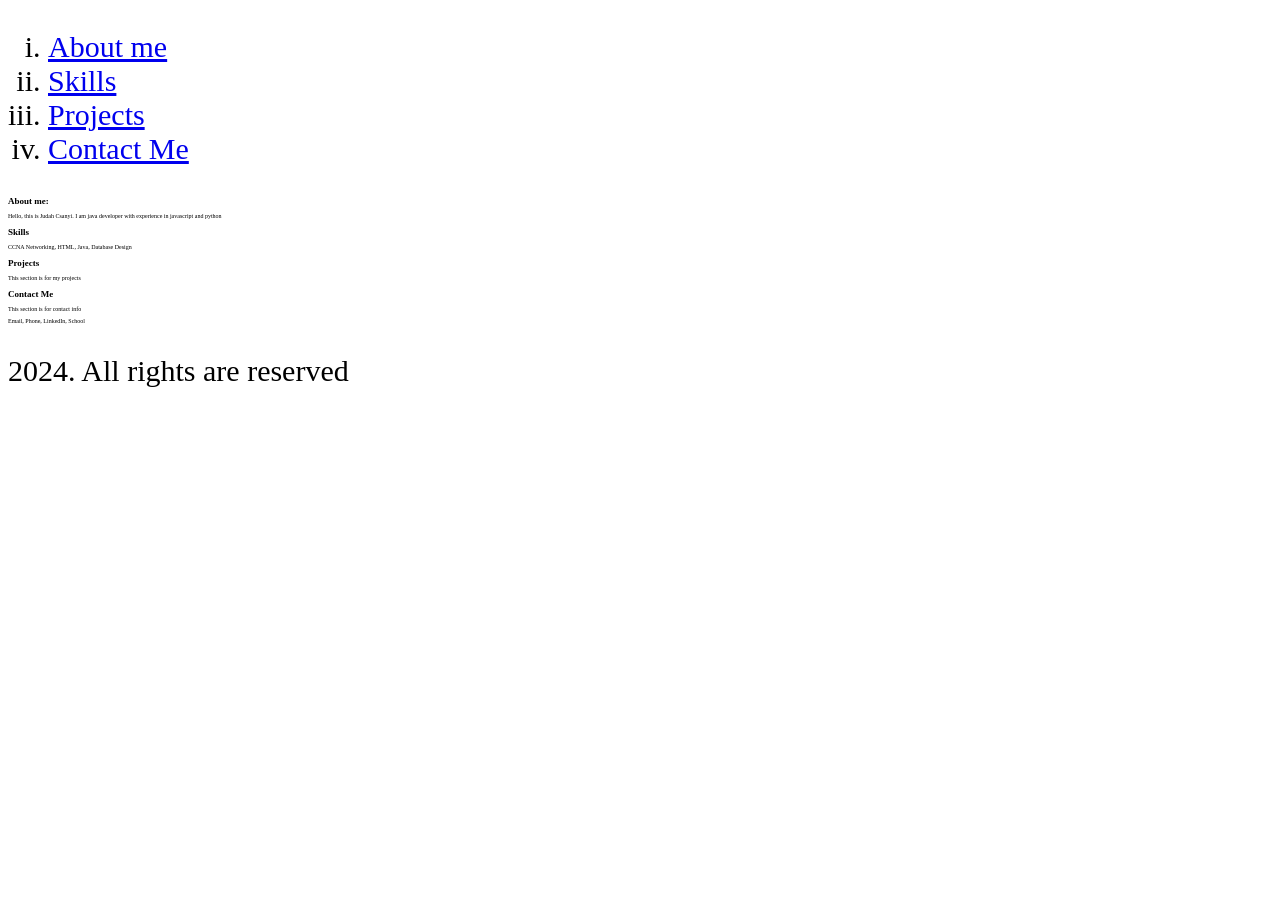
==== index.html @ 05f685d9 "Update and rename Index.html to index.html" ====
<!DOCTYPE html>
<html lang="en">
<head>
    <title>Portfolio - Judah Csanyi</title>
    <meta charset="UTF-8">
    <meta name="viewport" content="width=device-width, initial-scale=1.0">
    <link rel="stylesheet" href="style.css">
</head>
<body>
    <main>
        <header>
            <ul class="pseudo-classes">
                <li><a href="#aboutMe">About me</a></li>
                <li><a href="#skills">Skills</a></li>
                <li><a href="#projects">Projects</a></li>
                <li><a href="#contactMe">Contact Me</a></li>
            </ul>
        </header>


        <section id="aboutMe">
            <h2>About me:</h2>
            <p>Hello, this is Judah Csanyi. I am  java developer with experience in javascript and python</p>
        
        </section>
        

        <section id="skills">
            <h2>Skills</h2>
            <p>CCNA Networking, HTML, Java, Database Design</p>
        </section>


        <section id="projects">
            <h2>Projects</h2>
            <p>This section is for my projects</p>
        </section>


        <section id="contactMe">
            <h2>Contact Me</h2>
            <p>This section is for contact info</p>
            <p>Email, Phone, LinkedIn, School</p>
        </section>

        <footer>
            <p>2024. All rights are reserved</p>
        </footer>
    </main>
</body>
</html>
---- style.css ----
html{
    font-size: 30px;
}
body {
    
}
header {

}

header ul {
    
}

header ul li {
    list-style-type: lower-roman;
}

main {

}

section {
    font-size: .2em;
}

p {

}

h2 {

}
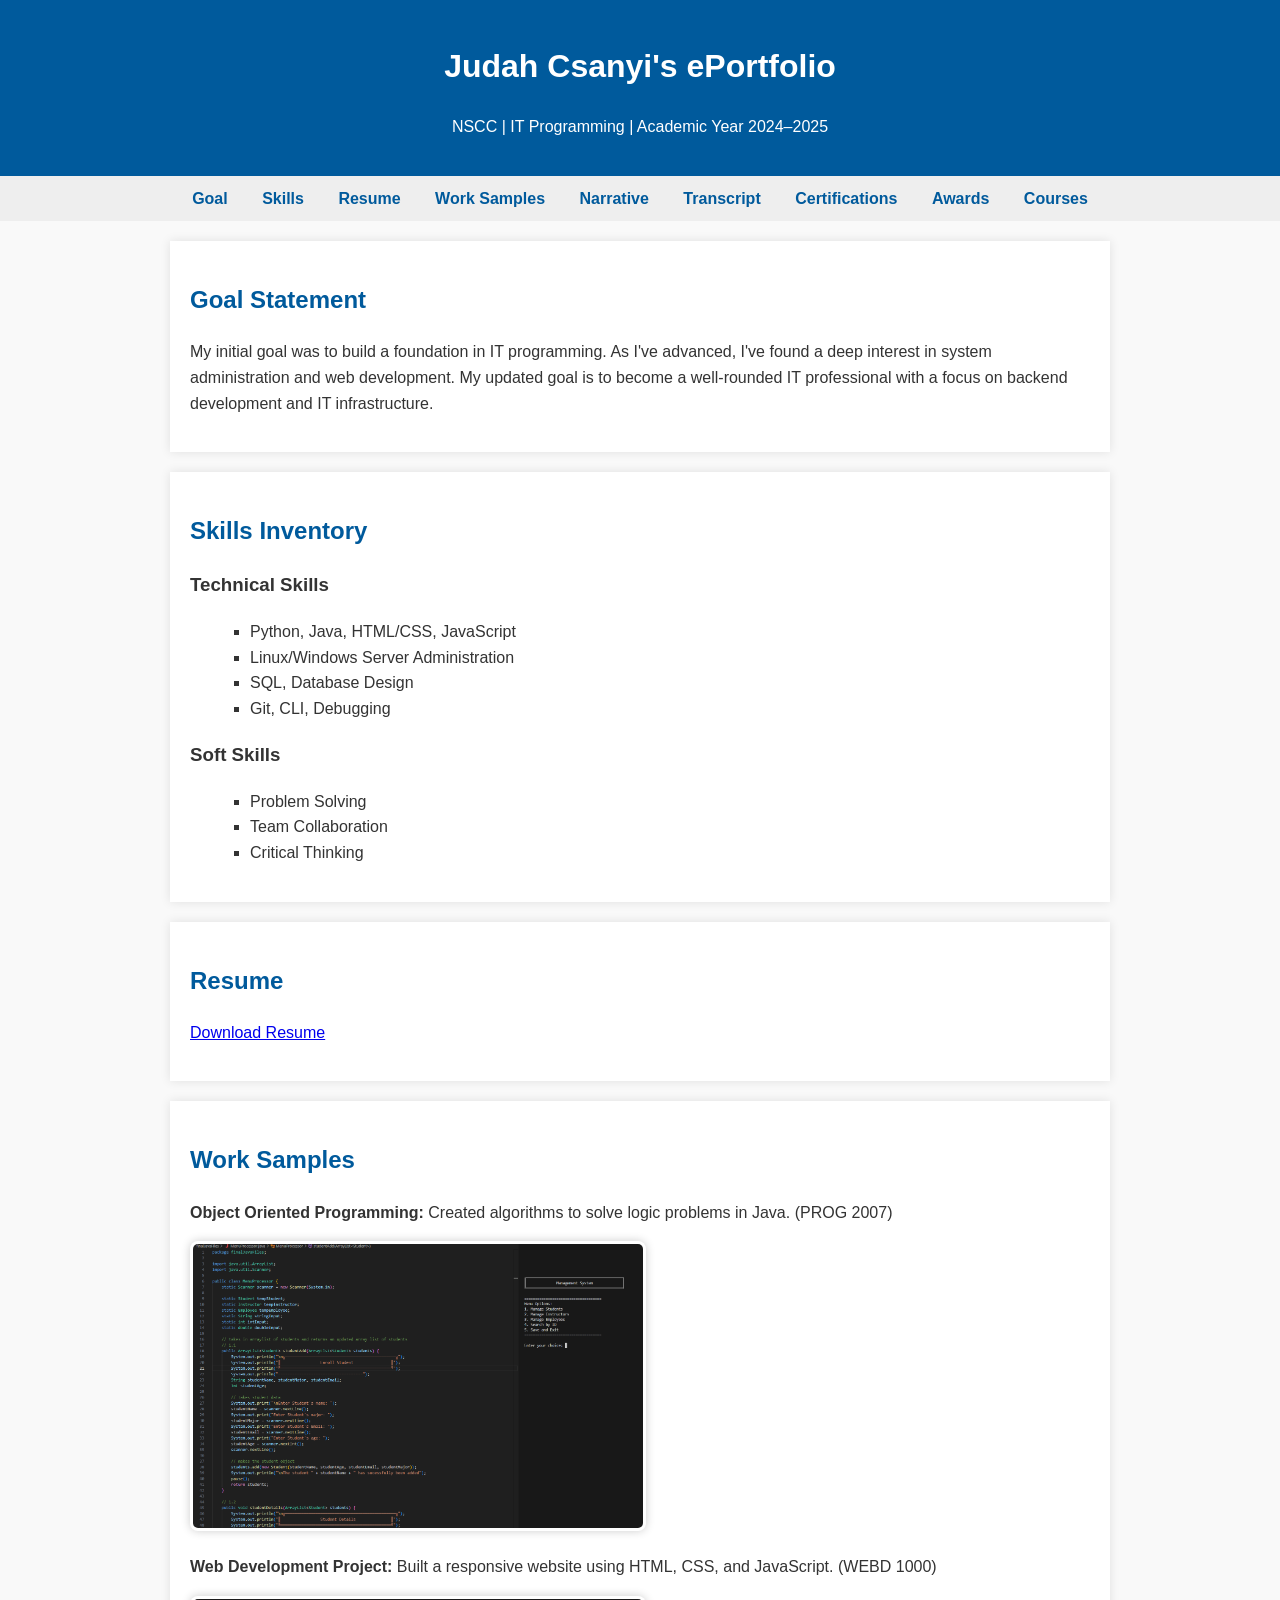
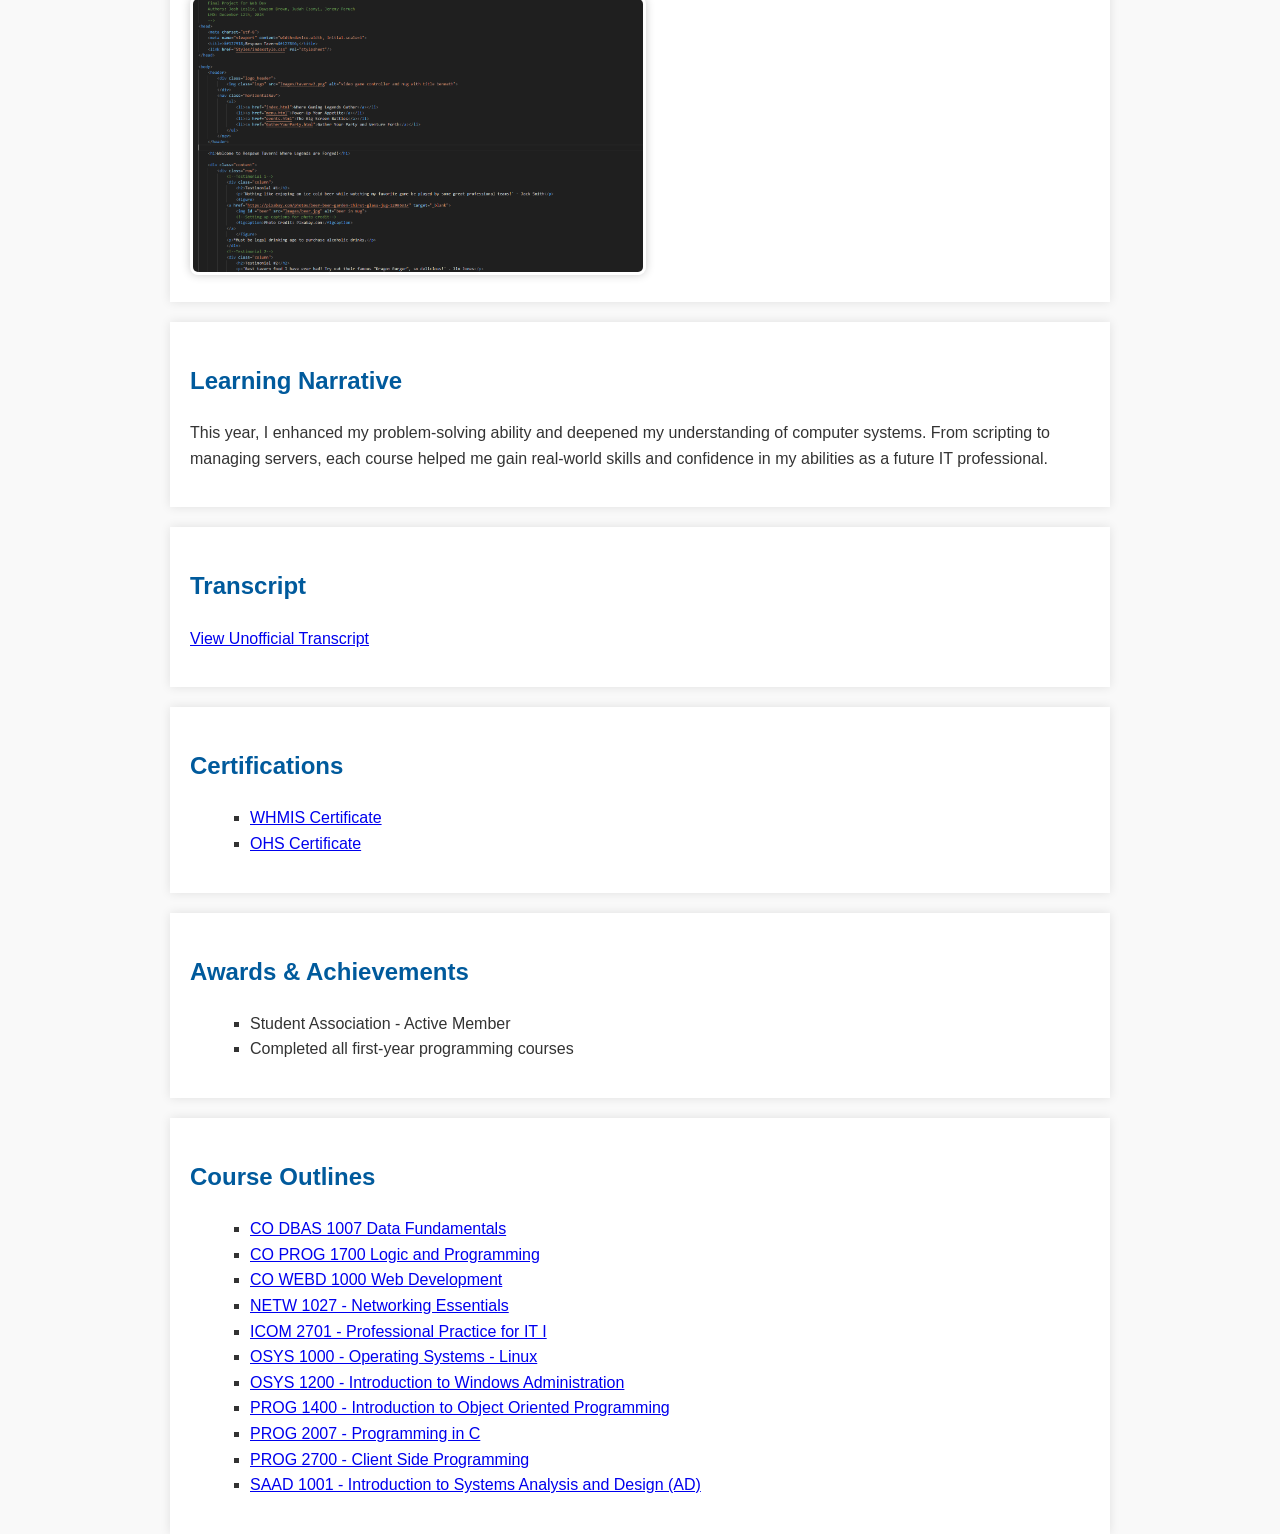
==== commit 2b449f4b: "Portfolio 1.1" ====
--- a/index.html
+++ b/index.html
@@ -1,51 +1,173 @@
-<!DOCTYPE html>
-<html lang="en">
-<head>
-    <title>Portfolio - Judah Csanyi</title>
-    <meta charset="UTF-8">
-    <meta name="viewport" content="width=device-width, initial-scale=1.0">
-    <link rel="stylesheet" href="style.css">
-</head>
-<body>
-    <main>
-        <header>
-            <ul class="pseudo-classes">
-                <li><a href="#aboutMe">About me</a></li>
-                <li><a href="#skills">Skills</a></li>
-                <li><a href="#projects">Projects</a></li>
-                <li><a href="#contactMe">Contact Me</a></li>
-            </ul>
-        </header>
-
-
-        <section id="aboutMe">
-            <h2>About me:</h2>
-            <p>Hello, this is Judah Csanyi. I am  java developer with experience in javascript and python</p>
-        
-        </section>
-        
-
-        <section id="skills">
-            <h2>Skills</h2>
-            <p>CCNA Networking, HTML, Java, Database Design</p>
-        </section>
-
-
-        <section id="projects">
-            <h2>Projects</h2>
-            <p>This section is for my projects</p>
-        </section>
-
-
-        <section id="contactMe">
-            <h2>Contact Me</h2>
-            <p>This section is for contact info</p>
-            <p>Email, Phone, LinkedIn, School</p>
-        </section>
-
-        <footer>
-            <p>2024. All rights are reserved</p>
-        </footer>
-    </main>
-</body>
-</html>
+<!DOCTYPE html>
+<html lang="en">
+<head>
+  <meta charset="UTF-8">
+  <meta name="viewport" content="width=device-width, initial-scale=1.0">
+  <title>Judah Csanyi – ePortfolio</title>
+  <style>
+    body {
+      font-family: Arial, sans-serif;
+      margin: 0;
+      padding: 0;
+      line-height: 1.6;
+      background-color: #f9f9f9;
+      color: #333;
+    }
+    header {
+      background-color: #005a9c;
+      color: white;
+      padding: 20px;
+      text-align: center;
+    }
+    nav {
+      background: #eee;
+      padding: 10px;
+      text-align: center;
+    }
+    nav a {
+      margin: 0 15px;
+      color: #005a9c;
+      text-decoration: none;
+      font-weight: bold;
+    }
+    section {
+      max-width: 900px;
+      margin: auto;
+      padding: 20px;
+      background: white;
+      margin-top: 20px;
+      box-shadow: 0 0 10px rgba(0,0,0,0.1);
+    }
+    h2 {
+      color: #005a9c;
+    }
+    ul {
+      list-style-type: square;
+      margin-left: 20px;
+    }
+    img {
+      width: 50%;  /* Makes the images smaller initially */
+      height: auto;
+      transition: transform 0.3s ease, width 0.3s ease, box-shadow 0.3s ease, border 0.3s ease; /* Smooth transition */
+      cursor: pointer;
+      border: 3px solid transparent; /* Default border */
+      box-shadow: 0 0 10px rgba(0,0,0,0.2); /* Default shadow */
+      border-radius: 8px; /* Rounded corners */
+    }
+    img:hover {
+      transform: scale(1.05); /* Smooth zoom effect */
+    }
+    img.expanded {
+      width: 100%; /* When clicked, the image will expand to 100% */
+      border: 5px solid #021d30; /* Add a border when expanded */
+      box-shadow: 0 4px 20px rgba(0, 0, 0, 0.3); /* Stronger shadow when expanded */
+    }
+  </style>
+</head>
+<body>
+  <header>
+    <h1>Judah Csanyi's ePortfolio</h1>
+    <p>NSCC | IT Programming | Academic Year 2024–2025</p>
+  </header>
+  <nav>
+    <a href="#goal">Goal</a>
+    <a href="#skills">Skills</a>
+    <a href="#resume">Resume</a>
+    <a href="#samples">Work Samples</a>
+    <a href="#narrative">Narrative</a>
+    <a href="#transcript">Transcript</a>
+    <a href="#certs">Certifications</a>
+    <a href="#awards">Awards</a>
+    <a href="#courses">Courses</a>
+  </nav>
+
+  <section id="goal">
+    <h2>Goal Statement</h2>
+    <p>My initial goal was to build a foundation in IT programming. As I've advanced, I've found a deep interest in system administration and web development. My updated goal is to become a well-rounded IT professional with a focus on backend development and IT infrastructure.</p>
+  </section>
+
+  <section id="skills">
+    <h2>Skills Inventory</h2>
+    <h3>Technical Skills</h3>
+    <ul>
+      <li>Python, Java, HTML/CSS, JavaScript</li>
+      <li>Linux/Windows Server Administration</li>
+      <li>SQL, Database Design</li>
+      <li>Git, CLI, Debugging</li>
+    </ul>
+    <h3>Soft Skills</h3>
+    <ul>
+      <li>Problem Solving</li>
+      <li>Team Collaboration</li>
+      <li>Critical Thinking</li>
+    </ul>
+  </section>
+
+  <section id="resume">
+    <h2>Resume</h2>
+    <p><a href="Documents/Judah_Csanyi_Resume.pdf">Download Resume</a></p>
+  </section>
+
+  <section id="samples">
+    <h2>Work Samples</h2>
+    <p><strong>Object Oriented Programming:</strong> Created algorithms to solve logic problems in Java. (PROG 2007)</p>
+    <img src="Images/Java_Management_System.png" alt="Java Management System Screenshot" class="clickable">
+    <p><strong>Web Development Project:</strong> Built a responsive website using HTML, CSS, and JavaScript. (WEBD 1000)</p>
+    <img src="Images/WebDev_Bar_Website.png" alt="Web Development Bar Website Screenshot" class="clickable">
+  </section>
+
+  <section id="narrative">
+    <h2>Learning Narrative</h2>
+    <p>This year, I enhanced my problem-solving ability and deepened my understanding of computer systems. From scripting to managing servers, each course helped me gain real-world skills and confidence in my abilities as a future IT professional.</p>
+  </section>
+
+  <section id="transcript">
+    <h2>Transcript</h2>
+    <p><a href="Documents/Judah_Csanyi_Unofficial_Transcript.pdf">View Unofficial Transcript</a></p>
+  </section>
+
+  <section id="certs">
+    <h2>Certifications</h2>
+    <ul>
+      <li><a href="Documents/WHMIS_Certificate_Internal.pdf">WHMIS Certificate</a></li>
+      <li><a href="Documents/OHS_Certificate_Internal.pdf">OHS Certificate</a></li>
+    </ul>
+  </section>
+
+  <section id="awards">
+    <h2>Awards & Achievements</h2>
+    <ul>
+      <li>Student Association - Active Member</li>
+      <li>Completed all first-year programming courses</li>
+    </ul>
+  </section>
+
+  <section id="courses">
+    <h2>Course Outlines</h2>
+    <ul>
+      <li><a href="Documents/CO DBAS 1007 Data Fundamentals.pdf">CO DBAS 1007 Data Fundamentals</a></li>
+      <li><a href="Documents/CO PROG 1700 Logic and Programming.pdf">CO PROG 1700 Logic and Programming</a></li>
+      <li><a href="Documents/CO- WEBD1000.pdf">CO WEBD 1000 Web Development</a></li>
+      <li><a href="Documents/Course Outline NETW1027.pdf">NETW 1027 - Networking Essentials</a></li>
+      <li><a href="Documents/ICOM Course outline.pdf">ICOM 2701 - Professional Practice for IT I</a></li>
+      <li><a href="Documents/OSYS 1000- Course Outline.pdf">OSYS 1000 - Operating Systems - Linux</a></li>
+      <li><a href="Documents/OSYS_1200_Introduction to Windows Administration Outline.pdf">OSYS 1200 - Introduction to Windows Administration</a></li>
+      <li><a href="Documents/PROG 1400 - Course Outline.pdf">PROG 1400 - Introduction to Object Oriented Programming</a></li>
+      <li><a href="Documents/PROG 2007 - Course Outline.pdf">PROG 2007 - Programming in C</a></li>
+      <li><a href="Documents/PROG 2700- Course Outline.pdf">PROG 2700 - Client Side Programming</a></li>
+      <li><a href="Documents/SAAD 1001.pdf">SAAD 1001 - Introduction to Systems Analysis and Design (AD)</a></li>
+    </ul>
+
+    <script>
+      // JavaScript to toggle image size on click
+      const images = document.querySelectorAll('.clickable');
+      
+      images.forEach(img => {
+        img.addEventListener('click', () => {
+          img.classList.toggle('expanded'); // Toggle the "expanded" class on click
+        });
+      });
+    </script>
+  </section>
+</body>
+</html>
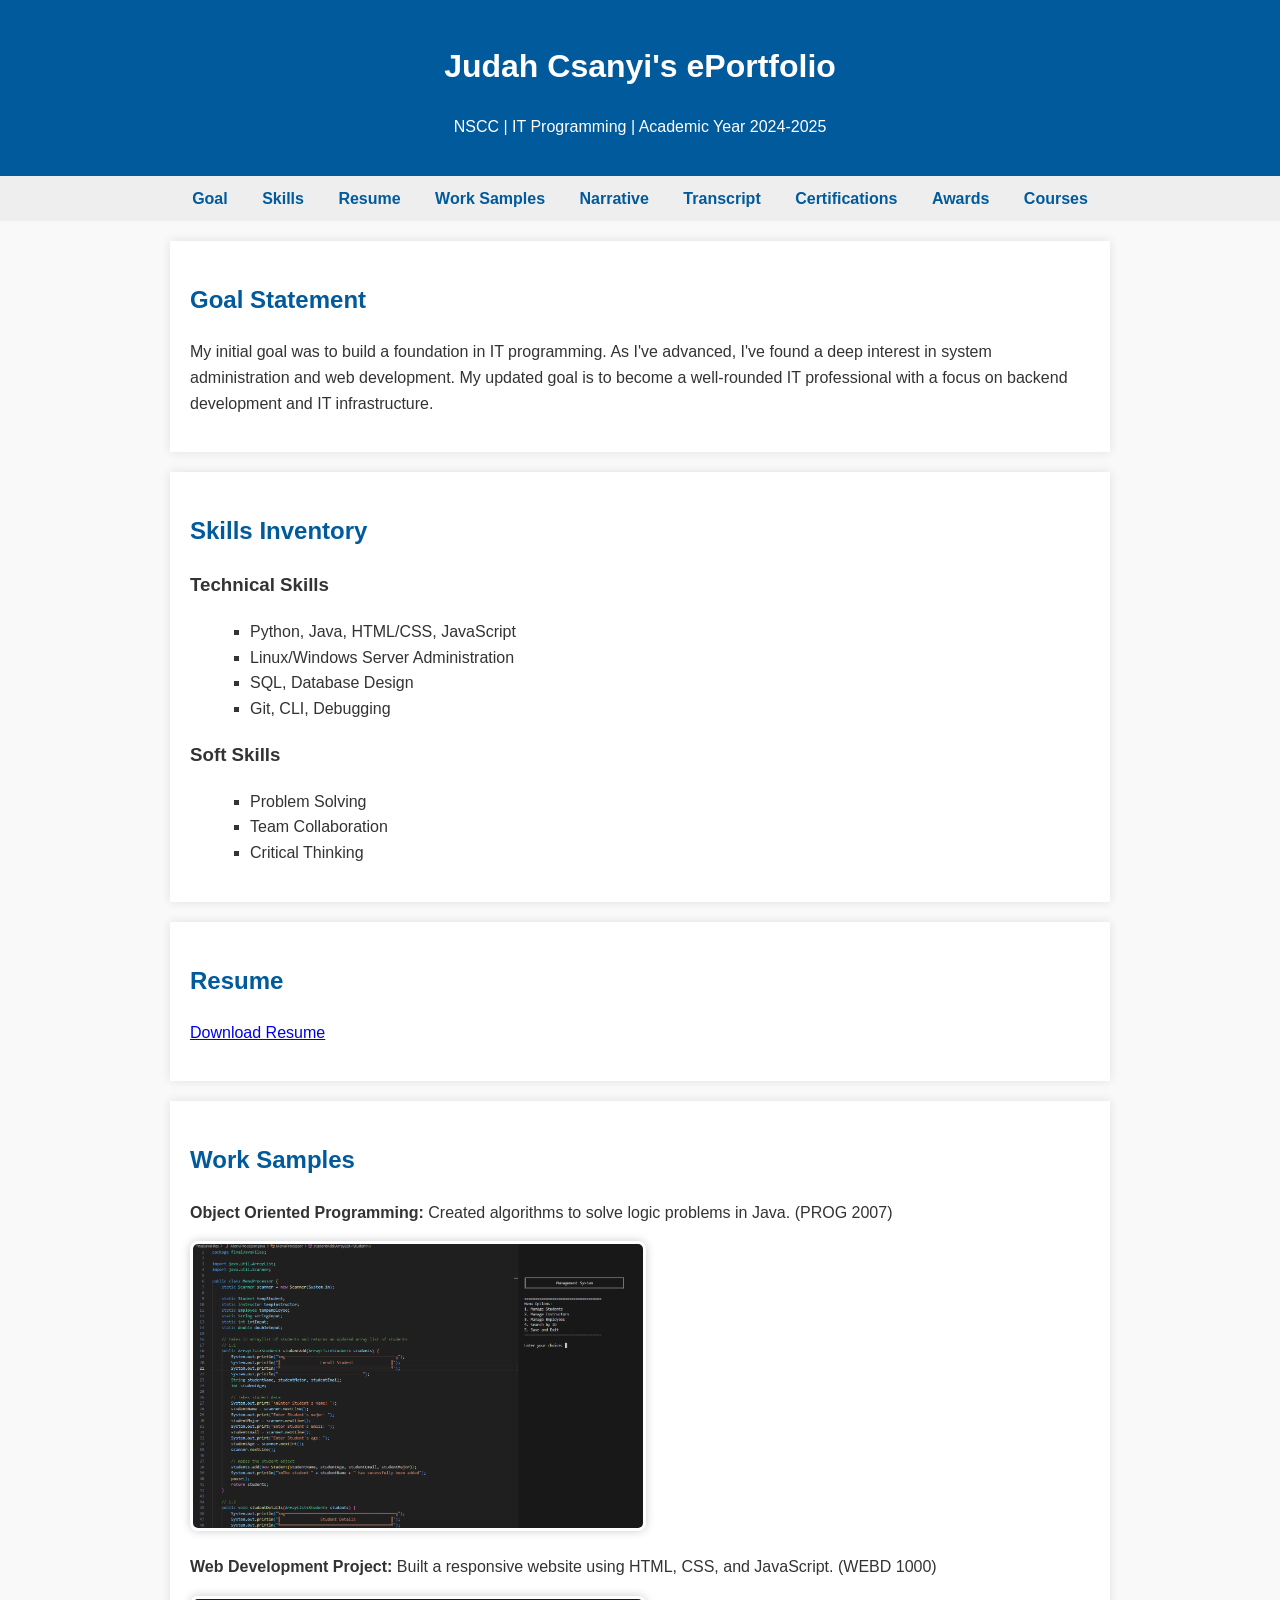
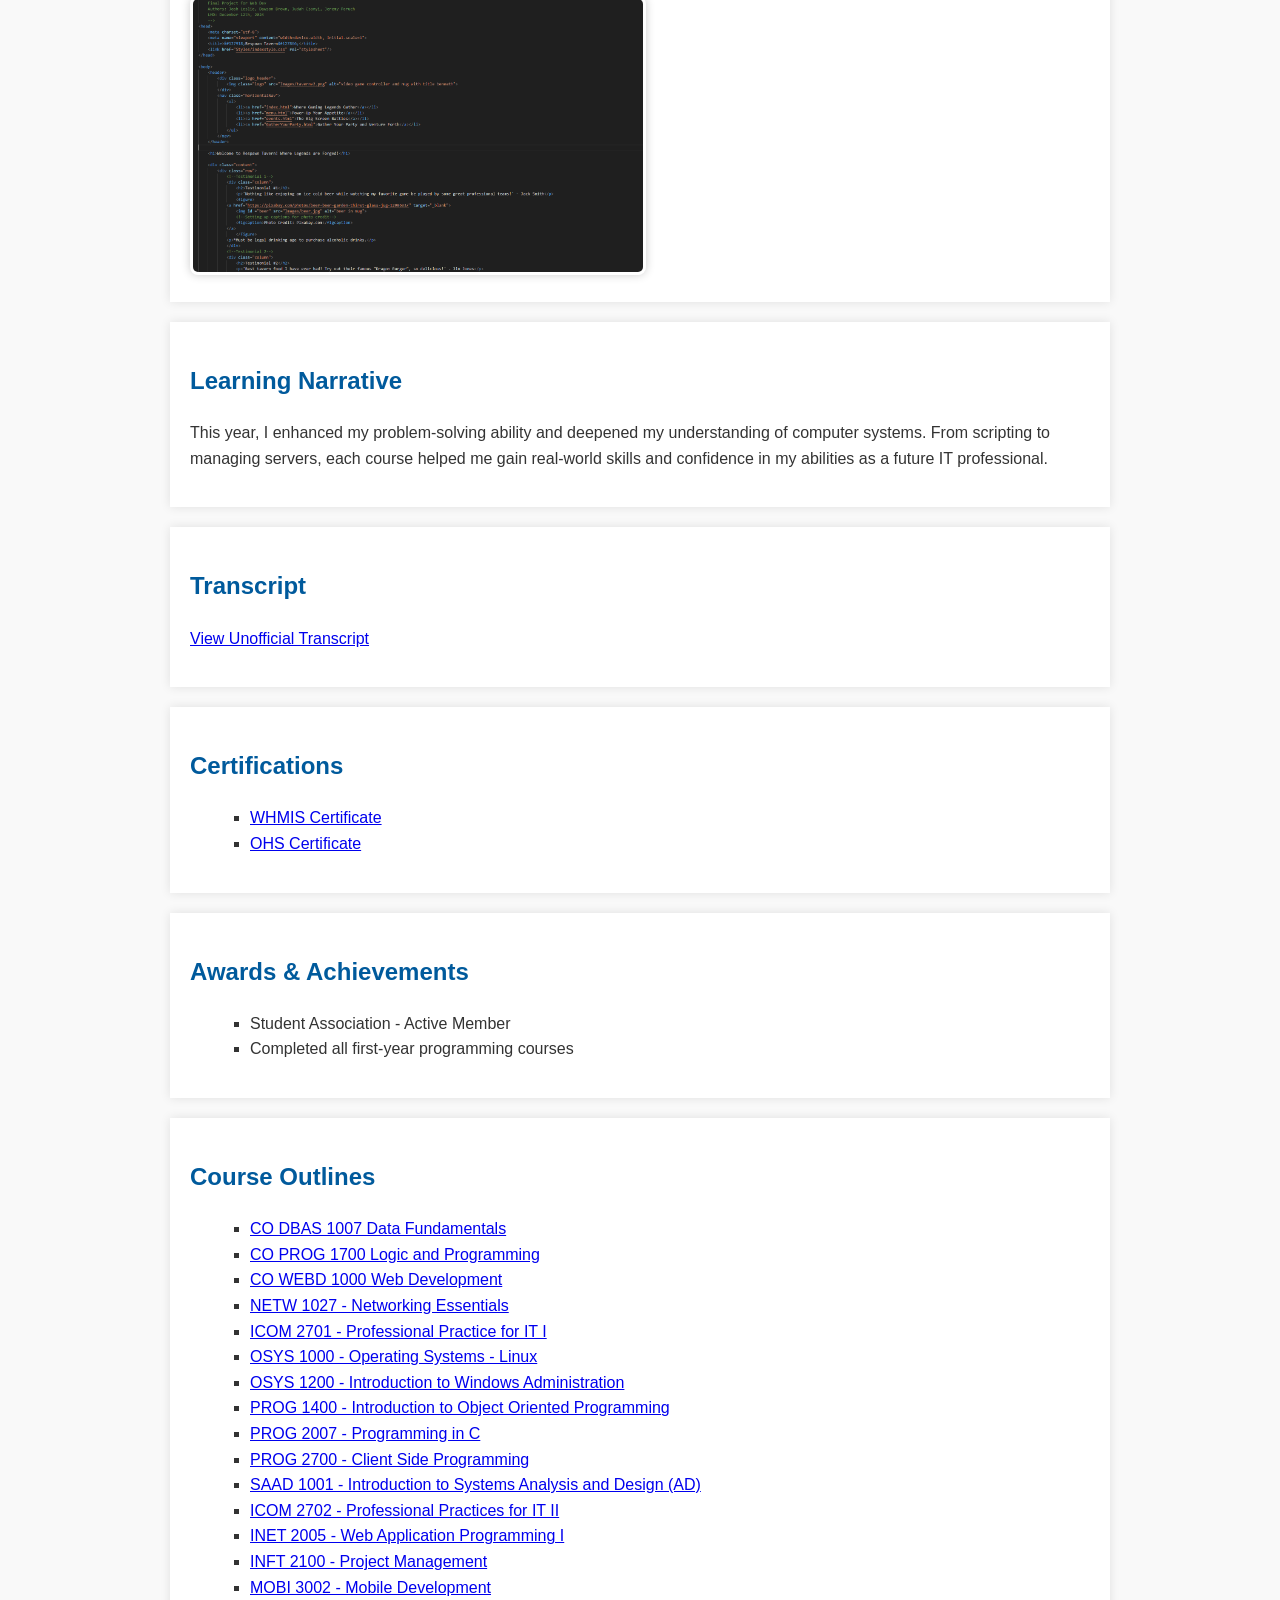
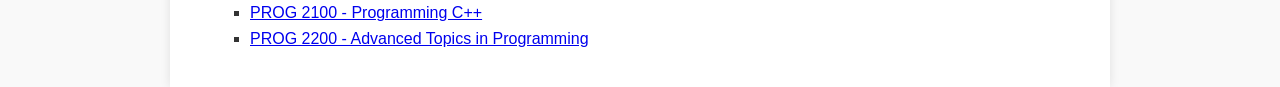
==== commit 8ef0988f: "update" ====
--- a/index.html
+++ b/index.html
@@ -3,7 +3,7 @@
 <head>
   <meta charset="UTF-8">
   <meta name="viewport" content="width=device-width, initial-scale=1.0">
-  <title>Judah Csanyi – ePortfolio</title>
+  <title>Judah Csanyi - ePortfolio</title>
   <style>
     body {
       font-family: Arial, sans-serif;
@@ -67,7 +67,7 @@
 <body>
   <header>
     <h1>Judah Csanyi's ePortfolio</h1>
-    <p>NSCC | IT Programming | Academic Year 2024–2025</p>
+    <p>NSCC | IT Programming | Academic Year 2024-2025</p>
   </header>
   <nav>
     <a href="#goal">Goal</a>
@@ -105,7 +105,7 @@
 
   <section id="resume">
     <h2>Resume</h2>
-    <p><a href="Documents/Judah_Csanyi_Resume.pdf">Download Resume</a></p>
+    <p><a href="Documents/Csanyi_Judah_Resume_2025.pdf">Download Resume</a></p>
   </section>
 
   <section id="samples">
@@ -145,17 +145,26 @@
   <section id="courses">
     <h2>Course Outlines</h2>
     <ul>
-      <li><a href="Documents/CO DBAS 1007 Data Fundamentals.pdf">CO DBAS 1007 Data Fundamentals</a></li>
-      <li><a href="Documents/CO PROG 1700 Logic and Programming.pdf">CO PROG 1700 Logic and Programming</a></li>
-      <li><a href="Documents/CO- WEBD1000.pdf">CO WEBD 1000 Web Development</a></li>
-      <li><a href="Documents/Course Outline NETW1027.pdf">NETW 1027 - Networking Essentials</a></li>
-      <li><a href="Documents/ICOM Course outline.pdf">ICOM 2701 - Professional Practice for IT I</a></li>
-      <li><a href="Documents/OSYS 1000- Course Outline.pdf">OSYS 1000 - Operating Systems - Linux</a></li>
-      <li><a href="Documents/OSYS_1200_Introduction to Windows Administration Outline.pdf">OSYS 1200 - Introduction to Windows Administration</a></li>
-      <li><a href="Documents/PROG 1400 - Course Outline.pdf">PROG 1400 - Introduction to Object Oriented Programming</a></li>
-      <li><a href="Documents/PROG 2007 - Course Outline.pdf">PROG 2007 - Programming in C</a></li>
-      <li><a href="Documents/PROG 2700- Course Outline.pdf">PROG 2700 - Client Side Programming</a></li>
-      <li><a href="Documents/SAAD 1001.pdf">SAAD 1001 - Introduction to Systems Analysis and Design (AD)</a></li>
+      <!--year 1-->
+      <li><a href="Documents/Year 1/CO DBAS 1007 Data Fundamentals.pdf">CO DBAS 1007 Data Fundamentals</a></li>
+      <li><a href="Documents/Year 1/CO PROG 1700 Logic and Programming.pdf">CO PROG 1700 Logic and Programming</a></li>
+      <li><a href="Documents/Year 1/CO- WEBD1000.pdf">CO WEBD 1000 Web Development</a></li>
+      <li><a href="Documents/Year 1/Course Outline NETW1027.pdf">NETW 1027 - Networking Essentials</a></li>
+      <li><a href="Documents/Year 1/ICOM Course outline.pdf">ICOM 2701 - Professional Practice for IT I</a></li>
+      <li><a href="Documents/Year 1/OSYS 1000- Course Outline.pdf">OSYS 1000 - Operating Systems - Linux</a></li>
+      <li><a href="Documents/Year 1/OSYS_1200_Introduction to Windows Administration Outline.pdf">OSYS 1200 - Introduction to Windows Administration</a></li>
+      <li><a href="Documents/Year 1/PROG 1400 - Course Outline.pdf">PROG 1400 - Introduction to Object Oriented Programming</a></li>
+      <li><a href="Documents/Year 1/PROG 2007 - Course Outline.pdf">PROG 2007 - Programming in C</a></li>
+      <li><a href="Documents/Year 1/PROG 2700- Course Outline.pdf">PROG 2700 - Client Side Programming</a></li>
+      <li><a href="Documents/Year 1/SAAD 1001.pdf">SAAD 1001 - Introduction to Systems Analysis and Design (AD)</a></li>
+
+      <!--year 2-->
+      <li><a href="Documents/Year 2/ICOM 2702 - Course Outline.pdf">ICOM 2702 - Professional Practices for IT II</a></li>
+      <li><a href="Documents/Year 2/INET 2005 - Course Outline.pdf">INET 2005 - Web Application Programming I</a></li>
+      <li><a href="Documents/Year 2/INFT 2100 - Course Outline.pdf">INFT 2100 - Project Management</a></li>
+      <li><a href="Documents/Year 2/MOBI 3002 - Course Outline.html">MOBI 3002 - Mobile Development</a></li>
+      <li><a href="Documents/Year 2/PROG 2100 - Course Outline.pdf">PROG 2100 - Programming C++</a></li>
+      <li><a href="Documents/Year 2/PROG 2200 - Course Outline.pdf">PROG 2200 - Advanced Topics in Programming</a></li>
     </ul>
 
     <script>
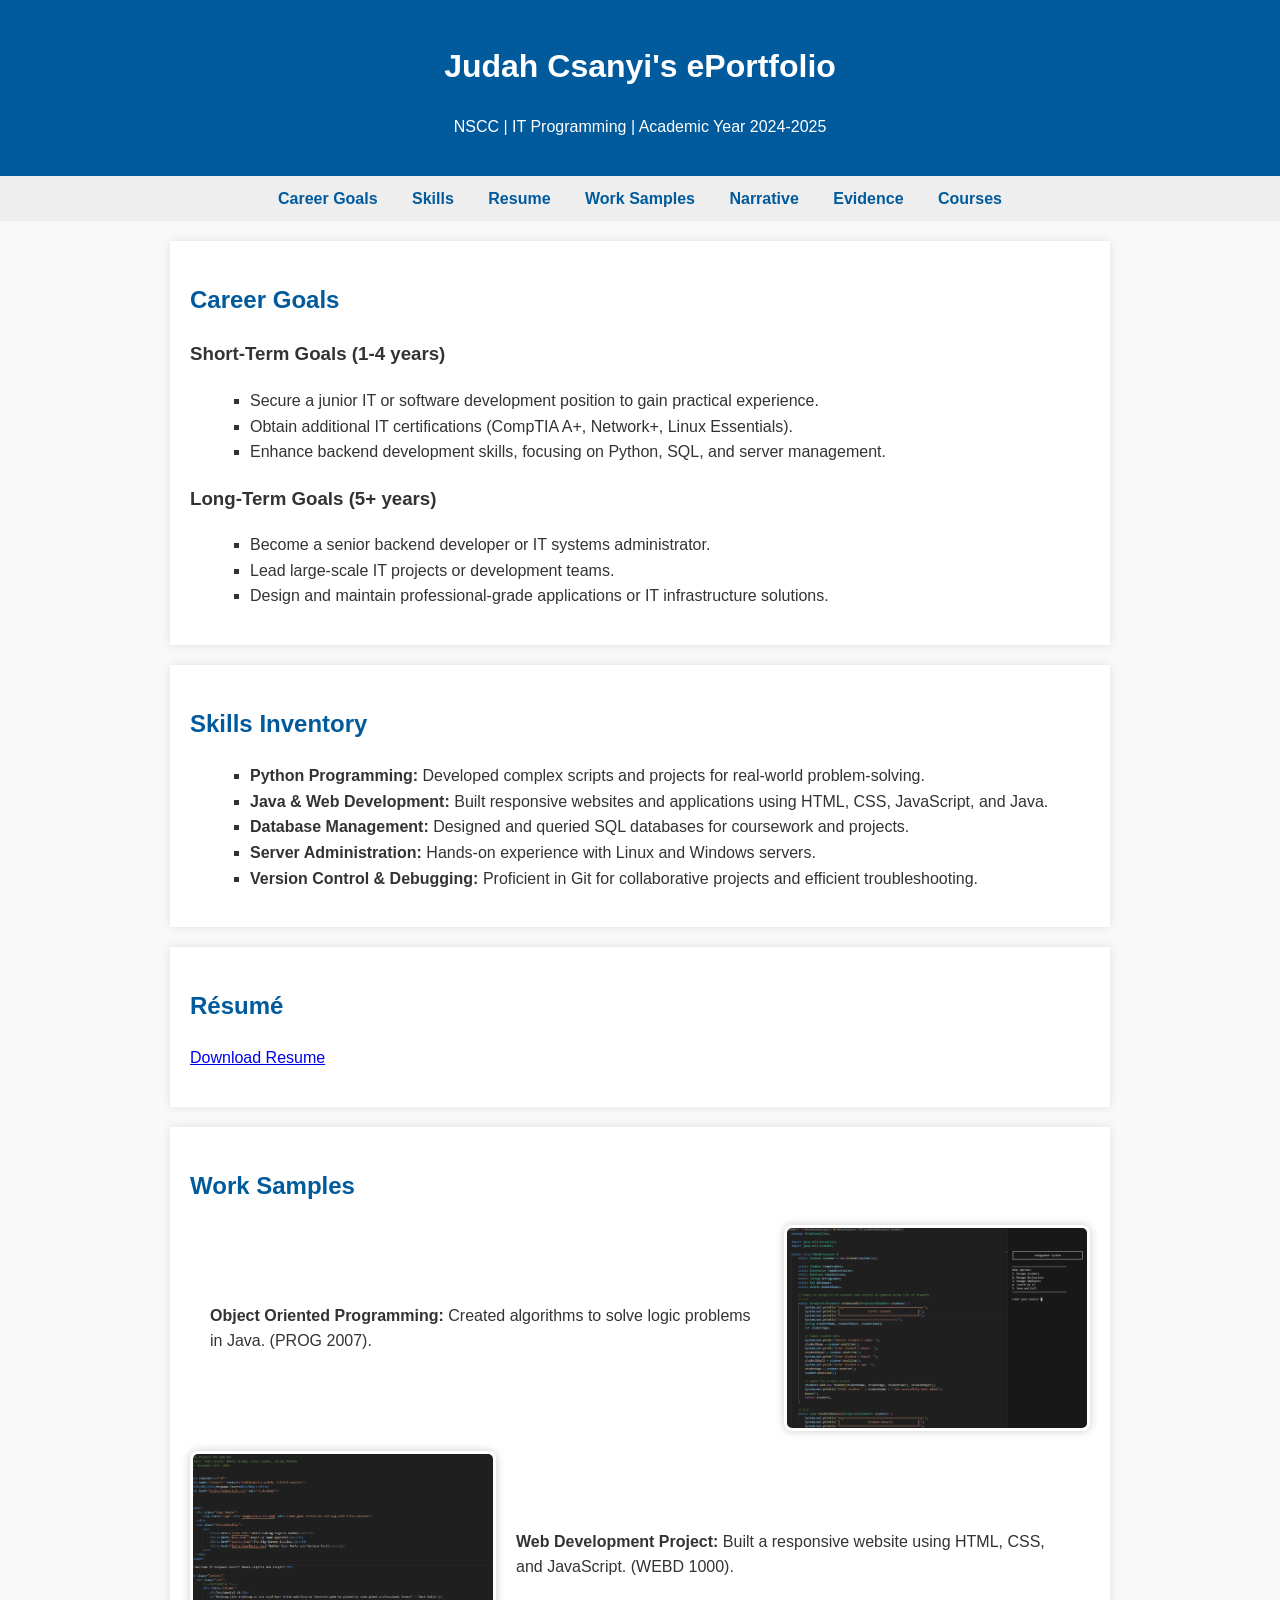
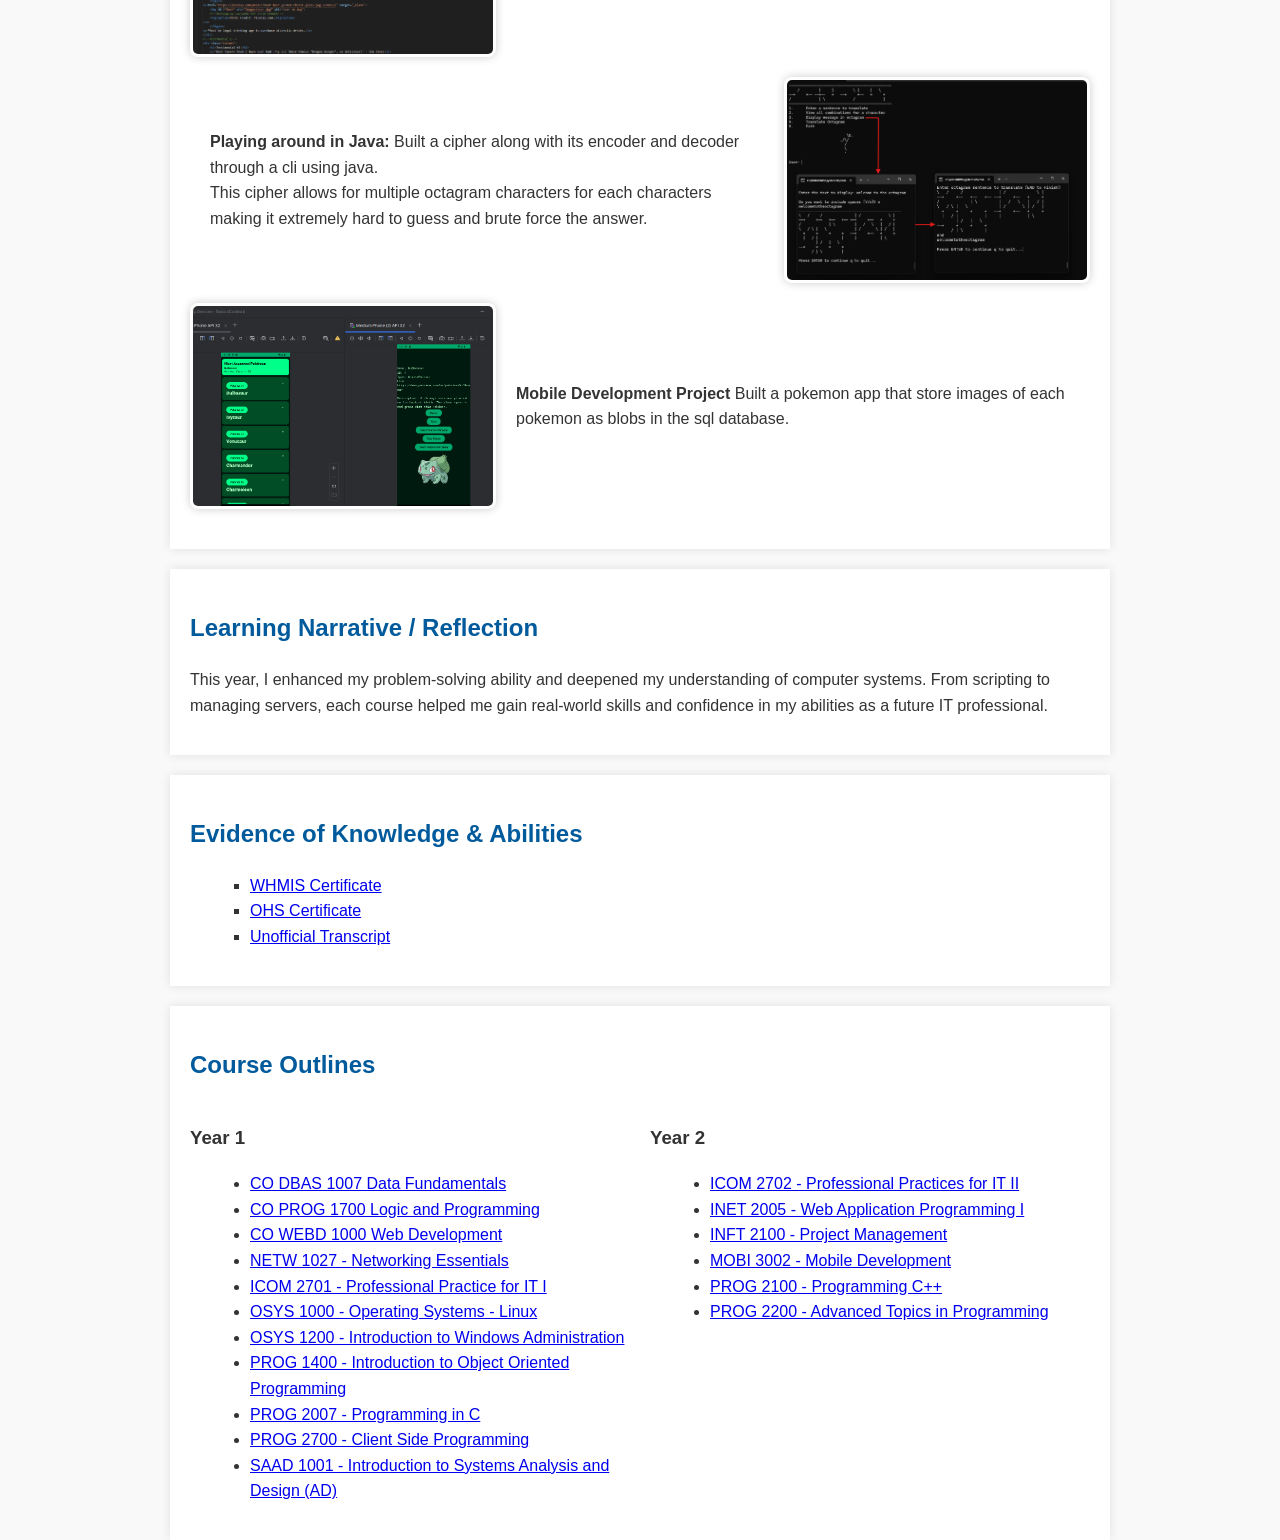
==== commit 8b446aac: "updated portfolio" ====
--- a/index.html
+++ b/index.html
@@ -1,5 +1,6 @@
 <!DOCTYPE html>
 <html lang="en">
+
 <head>
   <meta charset="UTF-8">
   <meta name="viewport" content="width=device-width, initial-scale=1.0">
@@ -13,170 +14,241 @@
       background-color: #f9f9f9;
       color: #333;
     }
+
     header {
       background-color: #005a9c;
       color: white;
       padding: 20px;
       text-align: center;
     }
+
     nav {
       background: #eee;
       padding: 10px;
       text-align: center;
     }
+
     nav a {
       margin: 0 15px;
       color: #005a9c;
       text-decoration: none;
       font-weight: bold;
     }
+
     section {
       max-width: 900px;
       margin: auto;
       padding: 20px;
       background: white;
       margin-top: 20px;
-      box-shadow: 0 0 10px rgba(0,0,0,0.1);
-    }
+      box-shadow: 0 0 10px rgba(0, 0, 0, 0.1);
+    }
+
     h2 {
       color: #005a9c;
     }
+
     ul {
       list-style-type: square;
       margin-left: 20px;
     }
-    img {
-      width: 50%;  /* Makes the images smaller initially */
-      height: auto;
+
+    .work-sample {
+      display: flex;
+      align-items: center;
+      margin-bottom: 20px;
+    }
+
+    .work-sample:nth-child(even) {
+      flex-direction: row-reverse;
+    }
+
+    .work-sample img {
+      width: 300px;
+      /* Uniform small size */
+      height: 200px;
+      object-fit: cover;
       transition: transform 0.3s ease, width 0.3s ease, box-shadow 0.3s ease, border 0.3s ease; /* Smooth transition */
       cursor: pointer;
-      border: 3px solid transparent; /* Default border */
-      box-shadow: 0 0 10px rgba(0,0,0,0.2); /* Default shadow */
-      border-radius: 8px; /* Rounded corners */
-    }
-    img:hover {
-      transform: scale(1.05); /* Smooth zoom effect */
-    }
-    img.expanded {
-      width: 100%; /* When clicked, the image will expand to 100% */
-      border: 5px solid #021d30; /* Add a border when expanded */
-      box-shadow: 0 4px 20px rgba(0, 0, 0, 0.3); /* Stronger shadow when expanded */
+      border: 3px solid transparent;
+      box-shadow: 0 0 10px rgba(0, 0, 0, 0.2);
+      border-radius: 8px;
+    }
+
+    .work-sample img:hover {
+      transform: scale(1.05);
+    }
+
+    .work-sample img.expanded {
+      width: 80%;
+      /* When clicked, the image will expand to full width */
+      height: auto;
+      border: 5px solid #021d30;
+      box-shadow: 0 4px 20px rgba(0, 0, 0, 0.3);
+    }
+
+    .work-sample p {
+      flex: 1;
+      margin: 0 20px;
+    }
+
+    .course-grid {
+      display: grid;
+      grid-template-columns: 1fr 1fr;
+      gap: 20px;
+    }
+
+    .course-grid ul {
+      list-style-type: disc;
+      margin-left: 20px;
     }
   </style>
+
+
 </head>
+
 <body>
   <header>
     <h1>Judah Csanyi's ePortfolio</h1>
     <p>NSCC | IT Programming | Academic Year 2024-2025</p>
   </header>
   <nav>
-    <a href="#goal">Goal</a>
+    <a href="#goal">Career Goals</a>
     <a href="#skills">Skills</a>
     <a href="#resume">Resume</a>
     <a href="#samples">Work Samples</a>
     <a href="#narrative">Narrative</a>
-    <a href="#transcript">Transcript</a>
-    <a href="#certs">Certifications</a>
-    <a href="#awards">Awards</a>
+    <a href="#evidence">Evidence</a>
     <a href="#courses">Courses</a>
   </nav>
 
   <section id="goal">
-    <h2>Goal Statement</h2>
-    <p>My initial goal was to build a foundation in IT programming. As I've advanced, I've found a deep interest in system administration and web development. My updated goal is to become a well-rounded IT professional with a focus on backend development and IT infrastructure.</p>
+    <h2>Career Goals</h2>
+    <h3>Short-Term Goals (1-4 years)</h3>
+    <ul>
+      <li>Secure a junior IT or software development position to gain practical experience.</li>
+      <li>Obtain additional IT certifications (CompTIA A+, Network+, Linux Essentials).</li>
+      <li>Enhance backend development skills, focusing on Python, SQL, and server management.</li>
+    </ul>
+    <h3>Long-Term Goals (5+ years)</h3>
+    <ul>
+      <li>Become a senior backend developer or IT systems administrator.</li>
+      <li>Lead large-scale IT projects or development teams.</li>
+      <li>Design and maintain professional-grade applications or IT infrastructure solutions.</li>
+    </ul>
   </section>
 
   <section id="skills">
     <h2>Skills Inventory</h2>
-    <h3>Technical Skills</h3>
-    <ul>
-      <li>Python, Java, HTML/CSS, JavaScript</li>
-      <li>Linux/Windows Server Administration</li>
-      <li>SQL, Database Design</li>
-      <li>Git, CLI, Debugging</li>
-    </ul>
-    <h3>Soft Skills</h3>
-    <ul>
-      <li>Problem Solving</li>
-      <li>Team Collaboration</li>
-      <li>Critical Thinking</li>
+    <ul>
+      <li><strong>Python Programming:</strong> Developed complex scripts and projects for real-world problem-solving.
+      </li>
+      <li><strong>Java & Web Development:</strong> Built responsive websites and applications using HTML, CSS,
+        JavaScript, and Java.</li>
+      <li><strong>Database Management:</strong> Designed and queried SQL databases for coursework and projects.</li>
+      <li><strong>Server Administration:</strong> Hands-on experience with Linux and Windows servers.</li>
+      <li><strong>Version Control & Debugging:</strong> Proficient in Git for collaborative projects and efficient
+        troubleshooting.</li>
     </ul>
   </section>
 
   <section id="resume">
-    <h2>Resume</h2>
+    <h2>Résumé</h2>
     <p><a href="Documents/Csanyi_Judah_Resume_2025.pdf">Download Resume</a></p>
   </section>
 
   <section id="samples">
     <h2>Work Samples</h2>
-    <p><strong>Object Oriented Programming:</strong> Created algorithms to solve logic problems in Java. (PROG 2007)</p>
-    <img src="Images/Java_Management_System.png" alt="Java Management System Screenshot" class="clickable">
-    <p><strong>Web Development Project:</strong> Built a responsive website using HTML, CSS, and JavaScript. (WEBD 1000)</p>
-    <img src="Images/WebDev_Bar_Website.png" alt="Web Development Bar Website Screenshot" class="clickable">
+
+    <div class="work-sample">
+      <img src="Images/Java_Management_System.png" alt="Java Management System Screenshot" class="clickable">
+      <p><strong>Object Oriented Programming:</strong> Created algorithms to solve logic problems in Java. (PROG 2007).
+      </p>
+    </div>
+
+    <div class="work-sample">
+      <img src="Images/WebDev_Bar_Website.png" alt="Web Development Bar Website Screenshot" class="clickable">
+      <p><strong>Web Development Project:</strong> Built a responsive website using HTML, CSS, and JavaScript. (WEBD
+        1000).</p>
+    </div>
+    <div class="work-sample">
+      <img src="Images/Octagram4.png" alt="Java Capstone Screenshot" class="clickable">
+      <p><strong>Playing around in Java:</strong> Built a cipher along with its encoder and decoder through a cli using
+        java. <br>This cipher allows for multiple octagram characters for each characters making it extremely hard to
+        guess and brute force the answer.</p>
+    </div>
+
+    <div class="work-sample">
+      <img src="Images/pokemon.png" alt="Pokemon app storing images in database" class="clickable">
+      <p><strong>Mobile Development Project</strong> Built a pokemon app that store images of each pokemon as blobs in
+        the sql database.</p>
+    </div>
+
   </section>
 
   <section id="narrative">
-    <h2>Learning Narrative</h2>
-    <p>This year, I enhanced my problem-solving ability and deepened my understanding of computer systems. From scripting to managing servers, each course helped me gain real-world skills and confidence in my abilities as a future IT professional.</p>
-  </section>
-
-  <section id="transcript">
-    <h2>Transcript</h2>
-    <p><a href="Documents/Judah_Csanyi_Unofficial_Transcript.pdf">View Unofficial Transcript</a></p>
-  </section>
-
-  <section id="certs">
-    <h2>Certifications</h2>
+    <h2>Learning Narrative / Reflection</h2>
+    <p>This year, I enhanced my problem-solving ability and deepened my understanding of computer systems. From
+      scripting to managing servers, each course helped me gain real-world skills and confidence in my abilities as a
+      future IT professional.</p>
+  </section>
+
+  <section id="evidence">
+    <h2>Evidence of Knowledge & Abilities</h2>
     <ul>
       <li><a href="Documents/WHMIS_Certificate_Internal.pdf">WHMIS Certificate</a></li>
       <li><a href="Documents/OHS_Certificate_Internal.pdf">OHS Certificate</a></li>
-    </ul>
-  </section>
-
-  <section id="awards">
-    <h2>Awards & Achievements</h2>
-    <ul>
-      <li>Student Association - Active Member</li>
-      <li>Completed all first-year programming courses</li>
+      <li><a href="Documents/Judah_Csanyi_Unofficial_Transcript.pdf">Unofficial Transcript</a></li>
     </ul>
   </section>
 
   <section id="courses">
     <h2>Course Outlines</h2>
-    <ul>
-      <!--year 1-->
-      <li><a href="Documents/Year 1/CO DBAS 1007 Data Fundamentals.pdf">CO DBAS 1007 Data Fundamentals</a></li>
-      <li><a href="Documents/Year 1/CO PROG 1700 Logic and Programming.pdf">CO PROG 1700 Logic and Programming</a></li>
-      <li><a href="Documents/Year 1/CO- WEBD1000.pdf">CO WEBD 1000 Web Development</a></li>
-      <li><a href="Documents/Year 1/Course Outline NETW1027.pdf">NETW 1027 - Networking Essentials</a></li>
-      <li><a href="Documents/Year 1/ICOM Course outline.pdf">ICOM 2701 - Professional Practice for IT I</a></li>
-      <li><a href="Documents/Year 1/OSYS 1000- Course Outline.pdf">OSYS 1000 - Operating Systems - Linux</a></li>
-      <li><a href="Documents/Year 1/OSYS_1200_Introduction to Windows Administration Outline.pdf">OSYS 1200 - Introduction to Windows Administration</a></li>
-      <li><a href="Documents/Year 1/PROG 1400 - Course Outline.pdf">PROG 1400 - Introduction to Object Oriented Programming</a></li>
-      <li><a href="Documents/Year 1/PROG 2007 - Course Outline.pdf">PROG 2007 - Programming in C</a></li>
-      <li><a href="Documents/Year 1/PROG 2700- Course Outline.pdf">PROG 2700 - Client Side Programming</a></li>
-      <li><a href="Documents/Year 1/SAAD 1001.pdf">SAAD 1001 - Introduction to Systems Analysis and Design (AD)</a></li>
-
-      <!--year 2-->
-      <li><a href="Documents/Year 2/ICOM 2702 - Course Outline.pdf">ICOM 2702 - Professional Practices for IT II</a></li>
-      <li><a href="Documents/Year 2/INET 2005 - Course Outline.pdf">INET 2005 - Web Application Programming I</a></li>
-      <li><a href="Documents/Year 2/INFT 2100 - Course Outline.pdf">INFT 2100 - Project Management</a></li>
-      <li><a href="Documents/Year 2/MOBI 3002 - Course Outline.html">MOBI 3002 - Mobile Development</a></li>
-      <li><a href="Documents/Year 2/PROG 2100 - Course Outline.pdf">PROG 2100 - Programming C++</a></li>
-      <li><a href="Documents/Year 2/PROG 2200 - Course Outline.pdf">PROG 2200 - Advanced Topics in Programming</a></li>
-    </ul>
-
+    <div class="course-grid">
+      <div>
+        <h3>Year 1</h3>
+        <ul>
+          <li><a href="Documents/Year 1/CO DBAS 1007 Data Fundamentals.pdf">CO DBAS 1007 Data Fundamentals</a></li>
+          <li><a href="Documents/Year 1/CO PROG 1700 Logic and Programming.pdf">CO PROG 1700 Logic and Programming</a>
+          </li>
+          <li><a href="Documents/Year 1/CO- WEBD1000.pdf">CO WEBD 1000 Web Development</a></li>
+          <li><a href="Documents/Year 1/Course Outline NETW1027.pdf">NETW 1027 - Networking Essentials</a></li>
+          <li><a href="Documents/Year 1/ICOM Course outline.pdf">ICOM 2701 - Professional Practice for IT I</a></li>
+          <li><a href="Documents/Year 1/OSYS 1000- Course Outline.pdf">OSYS 1000 - Operating Systems - Linux</a></li>
+          <li><a href="Documents/Year 1/OSYS_1200_Introduction to Windows Administration Outline.pdf">OSYS 1200 -
+              Introduction to Windows Administration</a></li>
+          <li><a href="Documents/Year 1/PROG 1400 - Course Outline.pdf">PROG 1400 - Introduction to Object Oriented
+              Programming</a></li>
+          <li><a href="Documents/Year 1/PROG 2007 - Course Outline.pdf">PROG 2007 - Programming in C</a></li>
+          <li><a href="Documents/Year 1/PROG 2700- Course Outline.pdf">PROG 2700 - Client Side Programming</a></li>
+          <li><a href="Documents/Year 1/SAAD 1001.pdf">SAAD 1001 - Introduction to Systems Analysis and Design (AD)</a>
+          </li>
+        </ul>
+      </div>
+      <div>
+        <h3>Year 2</h3>
+        <ul>
+          <li><a href="Documents/Year 2/ICOM 2702 - Course Outline.pdf">ICOM 2702 - Professional Practices for IT II</a>
+          </li>
+          <li><a href="Documents/Year 2/INET 2005 - Course Outline.pdf">INET 2005 - Web Application Programming I</a>
+          </li>
+          <li><a href="Documents/Year 2/INFT 2100 - Course Outline.pdf">INFT 2100 - Project Management</a></li>
+          <li><a href="Documents/Year 2/MOBI 3002 - Course Outline.html">MOBI 3002 - Mobile Development</a></li>
+          <li><a href="Documents/Year 2/PROG 2100 - Course Outline.pdf">PROG 2100 - Programming C++</a></li>
+          <li><a href="Documents/Year 2/PROG 2200 - Course Outline.pdf">PROG 2200 - Advanced Topics in Programming</a>
+          </li>
+        </ul>
+      </div>
+    </div>
     <script>
-      // JavaScript to toggle image size on click
       const images = document.querySelectorAll('.clickable');
-      
       images.forEach(img => {
         img.addEventListener('click', () => {
-          img.classList.toggle('expanded'); // Toggle the "expanded" class on click
+          img.classList.toggle('expanded');
         });
       });
     </script>
   </section>
 </body>
-</html>
+
+</html>
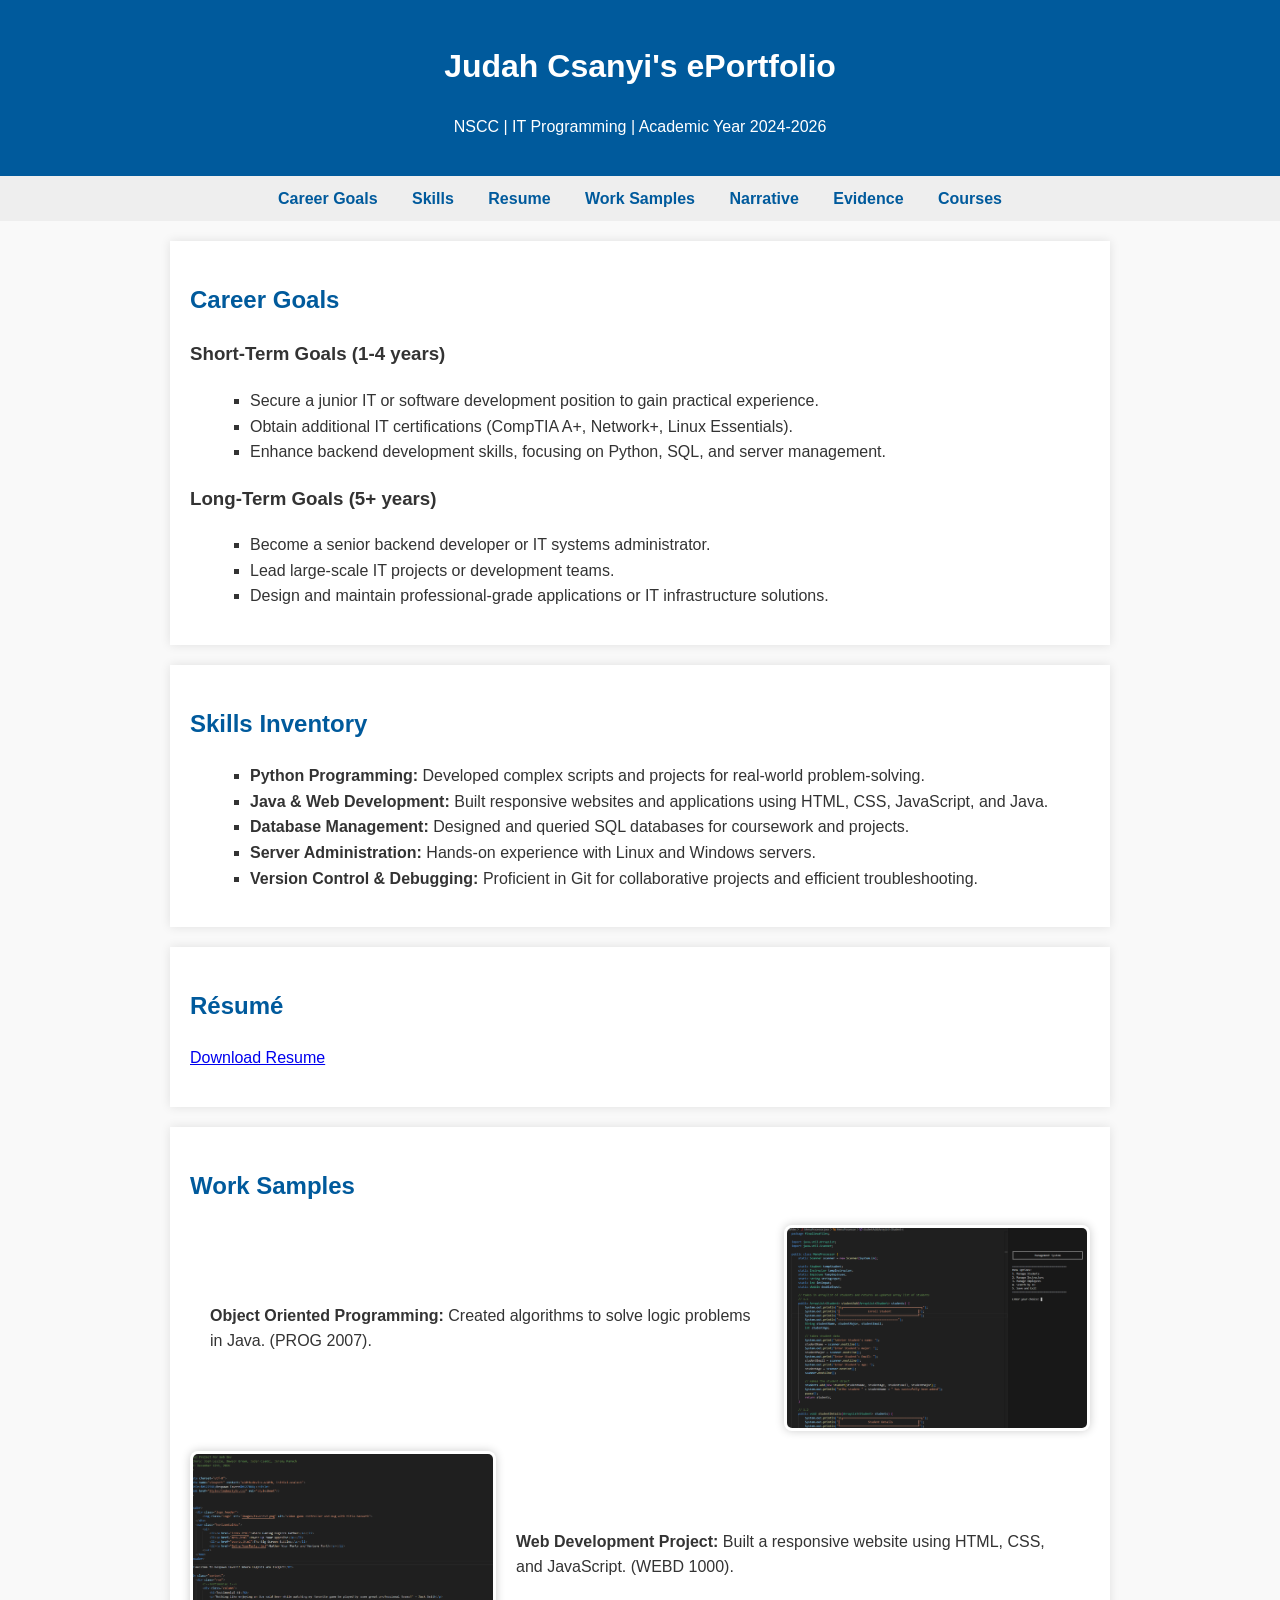
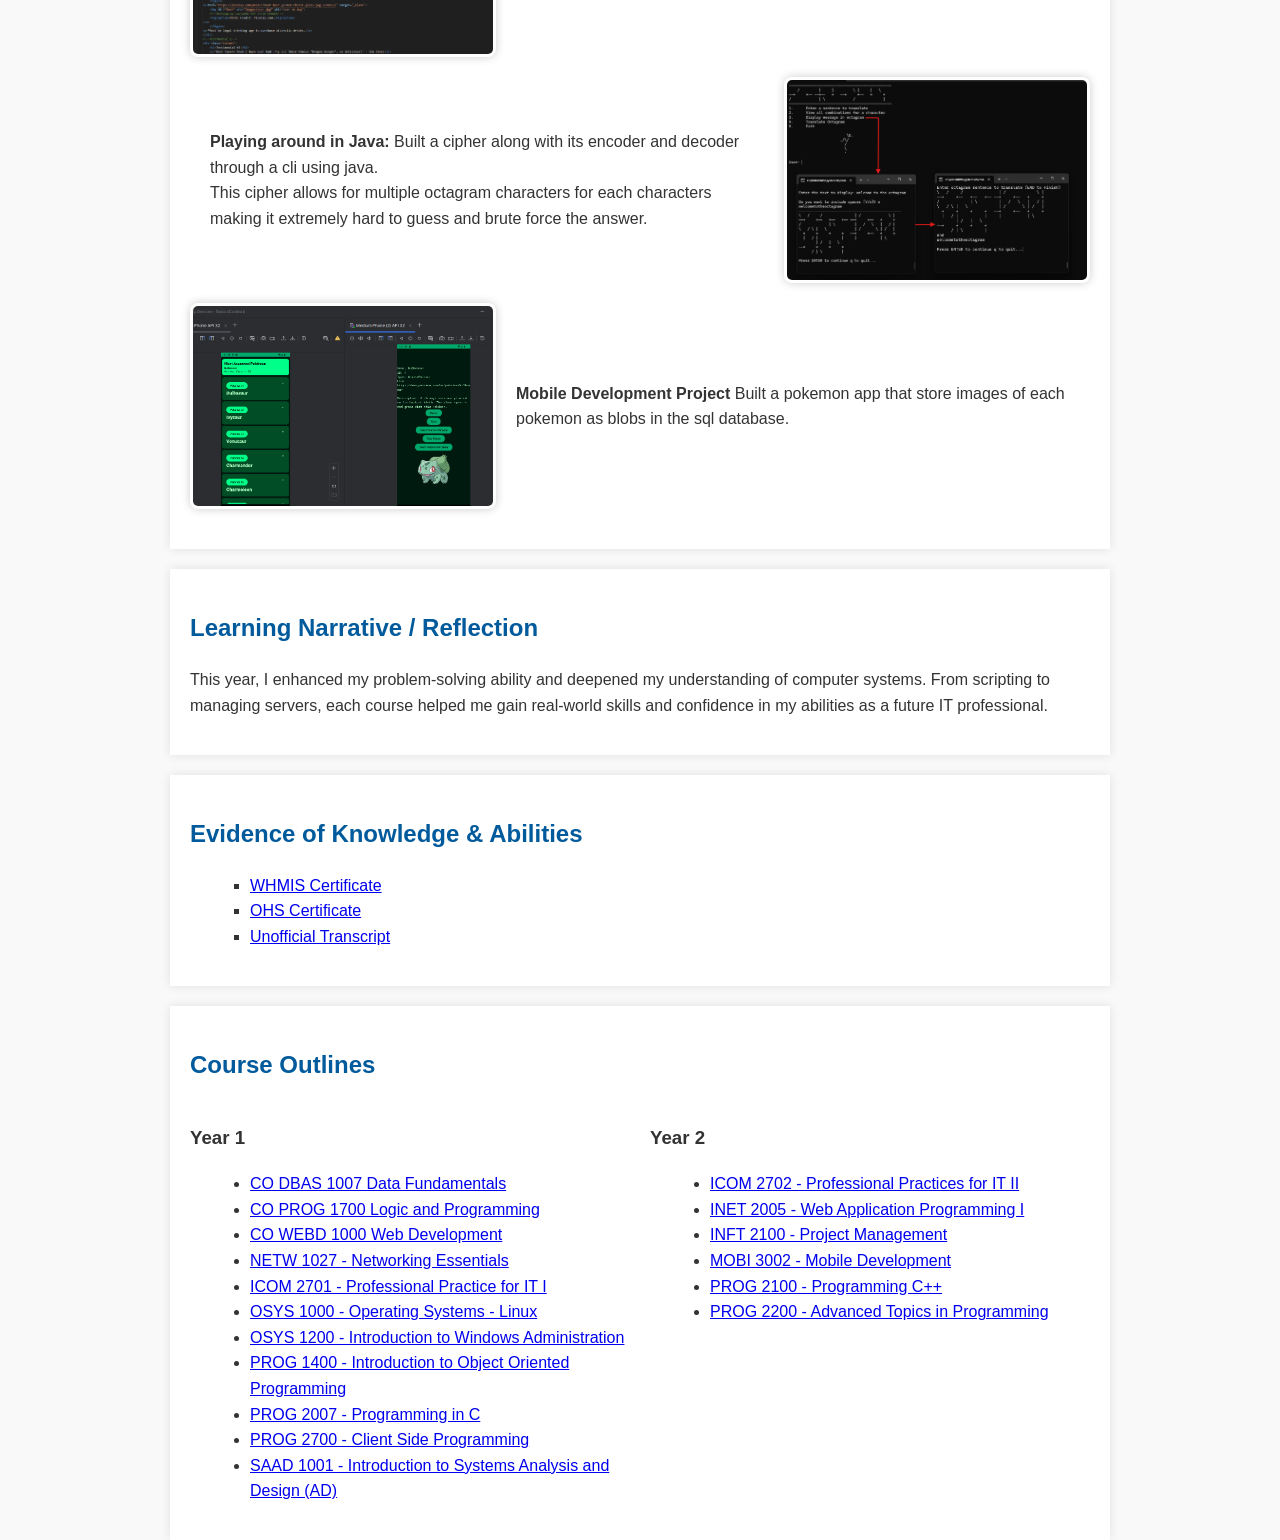
==== commit 6d7ff45d: "date" ====
--- a/index.html
+++ b/index.html
@@ -110,7 +110,7 @@
 <body>
   <header>
     <h1>Judah Csanyi's ePortfolio</h1>
-    <p>NSCC | IT Programming | Academic Year 2024-2025</p>
+    <p>NSCC | IT Programming | Academic Year 2024-2026</p>
   </header>
   <nav>
     <a href="#goal">Career Goals</a>
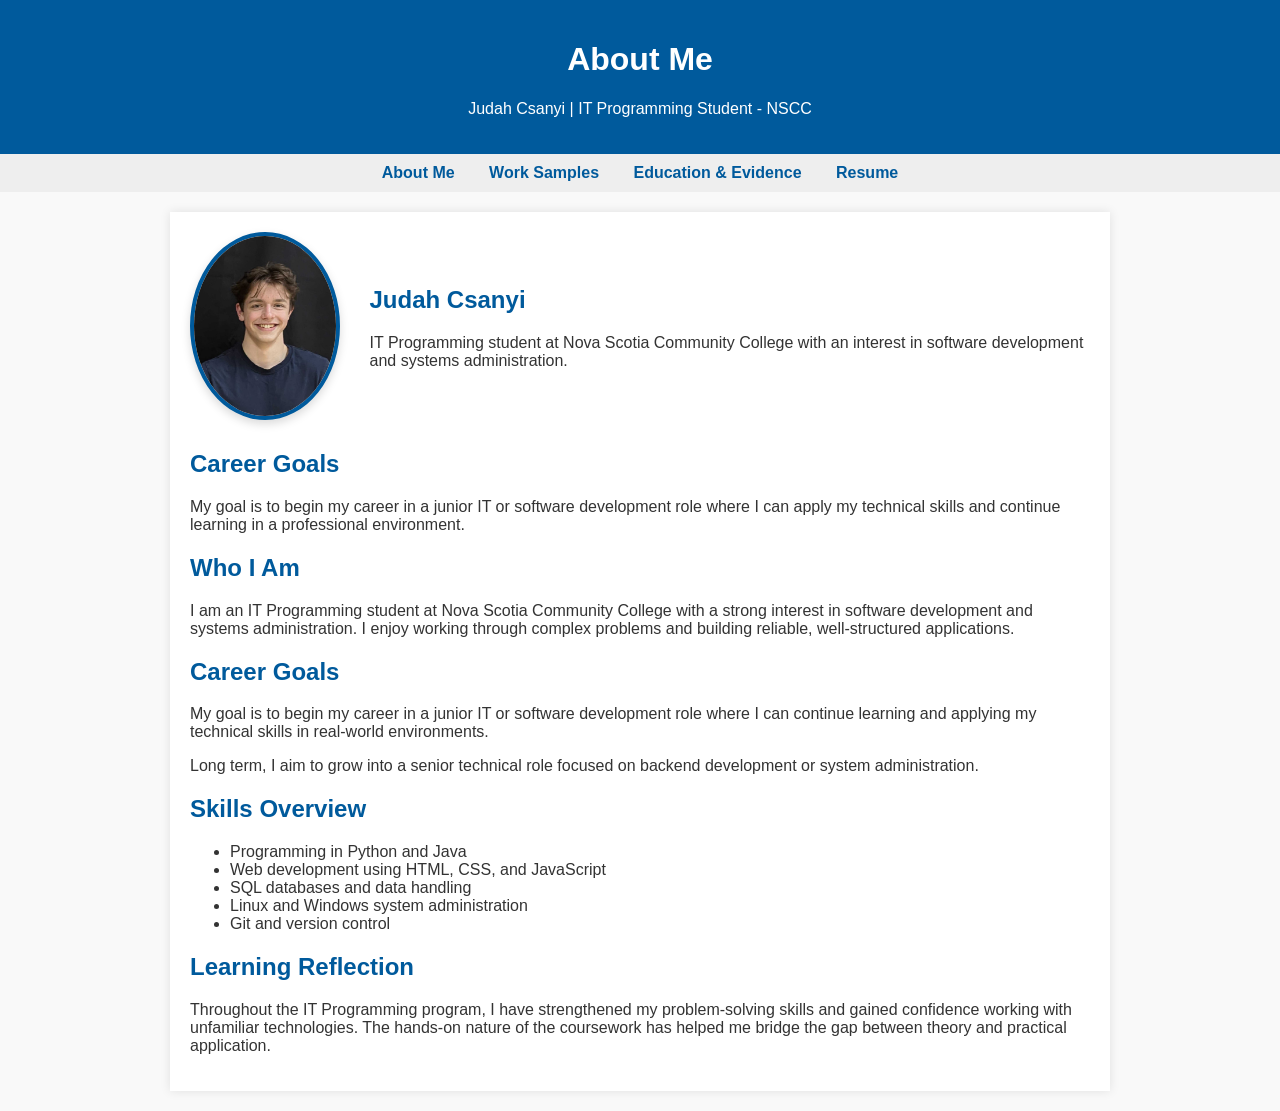
==== commit fa43250b: "Changed about to index" ====
--- a/index.html
+++ b/index.html
@@ -1,254 +1,87 @@
 <!DOCTYPE html>
 <html lang="en">
-
 <head>
   <meta charset="UTF-8">
-  <meta name="viewport" content="width=device-width, initial-scale=1.0">
-  <title>Judah Csanyi - ePortfolio</title>
-  <style>
-    body {
-      font-family: Arial, sans-serif;
-      margin: 0;
-      padding: 0;
-      line-height: 1.6;
-      background-color: #f9f9f9;
-      color: #333;
-    }
+  <title>About Me | Judah Csanyi</title>
+  <link rel="stylesheet" href="style.css">
+</head>
+<body>
 
-    header {
-      background-color: #005a9c;
-      color: white;
-      padding: 20px;
-      text-align: center;
-    }
+<header>
+  <h1>About Me</h1>
+  <p>Judah Csanyi | IT Programming Student - NSCC</p>
+</header>
 
-    nav {
-      background: #eee;
-      padding: 10px;
-      text-align: center;
-    }
+<nav>
+  <a href="about.html">About Me</a>
+  <a href="samples.html">Work Samples</a>
+  <a href="education.html">Education & Evidence</a>
+  <a href="resume.html">Resume</a>
+</nav>
 
-    nav a {
-      margin: 0 15px;
-      color: #005a9c;
-      text-decoration: none;
-      font-weight: bold;
-    }
+<main> 
+  <section>
 
-    section {
-      max-width: 900px;
-      margin: auto;
-      padding: 20px;
-      background: white;
-      margin-top: 20px;
-      box-shadow: 0 0 10px rgba(0, 0, 0, 0.1);
-    }
+    <div class="about-header">
+        <img
+        src="Images/JudahProfilePicture.jpg"
+        alt="Professional headshot placeholder"
+        class="profile-pic"
+        >
 
-    h2 {
-      color: #005a9c;
-    }
-
-    ul {
-      list-style-type: square;
-      margin-left: 20px;
-    }
-
-    .work-sample {
-      display: flex;
-      align-items: center;
-      margin-bottom: 20px;
-    }
-
-    .work-sample:nth-child(even) {
-      flex-direction: row-reverse;
-    }
-
-    .work-sample img {
-      width: 300px;
-      /* Uniform small size */
-      height: 200px;
-      object-fit: cover;
-      transition: transform 0.3s ease, width 0.3s ease, box-shadow 0.3s ease, border 0.3s ease; /* Smooth transition */
-      cursor: pointer;
-      border: 3px solid transparent;
-      box-shadow: 0 0 10px rgba(0, 0, 0, 0.2);
-      border-radius: 8px;
-    }
-
-    .work-sample img:hover {
-      transform: scale(1.05);
-    }
-
-    .work-sample img.expanded {
-      width: 80%;
-      /* When clicked, the image will expand to full width */
-      height: auto;
-      border: 5px solid #021d30;
-      box-shadow: 0 4px 20px rgba(0, 0, 0, 0.3);
-    }
-
-    .work-sample p {
-      flex: 1;
-      margin: 0 20px;
-    }
-
-    .course-grid {
-      display: grid;
-      grid-template-columns: 1fr 1fr;
-      gap: 20px;
-    }
-
-    .course-grid ul {
-      list-style-type: disc;
-      margin-left: 20px;
-    }
-  </style>
-
-
-</head>
-
-<body>
-  <header>
-    <h1>Judah Csanyi's ePortfolio</h1>
-    <p>NSCC | IT Programming | Academic Year 2024-2026</p>
-  </header>
-  <nav>
-    <a href="#goal">Career Goals</a>
-    <a href="#skills">Skills</a>
-    <a href="#resume">Resume</a>
-    <a href="#samples">Work Samples</a>
-    <a href="#narrative">Narrative</a>
-    <a href="#evidence">Evidence</a>
-    <a href="#courses">Courses</a>
-  </nav>
-
-  <section id="goal">
-    <h2>Career Goals</h2>
-    <h3>Short-Term Goals (1-4 years)</h3>
-    <ul>
-      <li>Secure a junior IT or software development position to gain practical experience.</li>
-      <li>Obtain additional IT certifications (CompTIA A+, Network+, Linux Essentials).</li>
-      <li>Enhance backend development skills, focusing on Python, SQL, and server management.</li>
-    </ul>
-    <h3>Long-Term Goals (5+ years)</h3>
-    <ul>
-      <li>Become a senior backend developer or IT systems administrator.</li>
-      <li>Lead large-scale IT projects or development teams.</li>
-      <li>Design and maintain professional-grade applications or IT infrastructure solutions.</li>
-    </ul>
-  </section>
-
-  <section id="skills">
-    <h2>Skills Inventory</h2>
-    <ul>
-      <li><strong>Python Programming:</strong> Developed complex scripts and projects for real-world problem-solving.
-      </li>
-      <li><strong>Java & Web Development:</strong> Built responsive websites and applications using HTML, CSS,
-        JavaScript, and Java.</li>
-      <li><strong>Database Management:</strong> Designed and queried SQL databases for coursework and projects.</li>
-      <li><strong>Server Administration:</strong> Hands-on experience with Linux and Windows servers.</li>
-      <li><strong>Version Control & Debugging:</strong> Proficient in Git for collaborative projects and efficient
-        troubleshooting.</li>
-    </ul>
-  </section>
-
-  <section id="resume">
-    <h2>Résumé</h2>
-    <p><a href="Documents/Csanyi_Judah_Resume_2025.pdf">Download Resume</a></p>
-  </section>
-
-  <section id="samples">
-    <h2>Work Samples</h2>
-
-    <div class="work-sample">
-      <img src="Images/Java_Management_System.png" alt="Java Management System Screenshot" class="clickable">
-      <p><strong>Object Oriented Programming:</strong> Created algorithms to solve logic problems in Java. (PROG 2007).
-      </p>
+        <div>
+        <h2>Judah Csanyi</h2>
+        <p>
+            IT Programming student at Nova Scotia Community College with an interest
+            in software development and systems administration.
+        </p>
+        </div>
     </div>
 
-    <div class="work-sample">
-      <img src="Images/WebDev_Bar_Website.png" alt="Web Development Bar Website Screenshot" class="clickable">
-      <p><strong>Web Development Project:</strong> Built a responsive website using HTML, CSS, and JavaScript. (WEBD
-        1000).</p>
-    </div>
-    <div class="work-sample">
-      <img src="Images/Octagram4.png" alt="Java Capstone Screenshot" class="clickable">
-      <p><strong>Playing around in Java:</strong> Built a cipher along with its encoder and decoder through a cli using
-        java. <br>This cipher allows for multiple octagram characters for each characters making it extremely hard to
-        guess and brute force the answer.</p>
-    </div>
+    <h2>Career Goals</h2>
+    <p>
+        My goal is to begin my career in a junior IT or software development role
+        where I can apply my technical skills and continue learning in a professional
+        environment.
+    </p>
 
-    <div class="work-sample">
-      <img src="Images/pokemon.png" alt="Pokemon app storing images in database" class="clickable">
-      <p><strong>Mobile Development Project</strong> Built a pokemon app that store images of each pokemon as blobs in
-        the sql database.</p>
-    </div>
+    <h2>Who I Am</h2>
+    <p>
+      I am an IT Programming student at Nova Scotia Community College with a strong
+      interest in software development and systems administration. I enjoy working
+      through complex problems and building reliable, well-structured applications.
+    </p>
+
+    <h2>Career Goals</h2>
+    <p>
+      My goal is to begin my career in a junior IT or software development role where
+      I can continue learning and applying my technical skills in real-world
+      environments.
+    </p>
+    <p>
+      Long term, I aim to grow into a senior technical role focused on backend
+      development or system administration.
+    </p>
+
+    <h2>Skills Overview</h2>
+    <ul>
+      <li>Programming in Python and Java</li>
+      <li>Web development using HTML, CSS, and JavaScript</li>
+      <li>SQL databases and data handling</li>
+      <li>Linux and Windows system administration</li>
+      <li>Git and version control</li>
+    </ul>
+
+    <h2>Learning Reflection</h2>
+    <p>
+      Throughout the IT Programming program, I have strengthened my problem-solving
+      skills and gained confidence working with unfamiliar technologies. The hands-on
+      nature of the coursework has helped me bridge the gap between theory and
+      practical application.
+    </p>
 
   </section>
+</main>
 
-  <section id="narrative">
-    <h2>Learning Narrative / Reflection</h2>
-    <p>This year, I enhanced my problem-solving ability and deepened my understanding of computer systems. From
-      scripting to managing servers, each course helped me gain real-world skills and confidence in my abilities as a
-      future IT professional.</p>
-  </section>
-
-  <section id="evidence">
-    <h2>Evidence of Knowledge & Abilities</h2>
-    <ul>
-      <li><a href="Documents/WHMIS_Certificate_Internal.pdf">WHMIS Certificate</a></li>
-      <li><a href="Documents/OHS_Certificate_Internal.pdf">OHS Certificate</a></li>
-      <li><a href="Documents/Judah_Csanyi_Unofficial_Transcript.pdf">Unofficial Transcript</a></li>
-    </ul>
-  </section>
-
-  <section id="courses">
-    <h2>Course Outlines</h2>
-    <div class="course-grid">
-      <div>
-        <h3>Year 1</h3>
-        <ul>
-          <li><a href="Documents/Year 1/CO DBAS 1007 Data Fundamentals.pdf">CO DBAS 1007 Data Fundamentals</a></li>
-          <li><a href="Documents/Year 1/CO PROG 1700 Logic and Programming.pdf">CO PROG 1700 Logic and Programming</a>
-          </li>
-          <li><a href="Documents/Year 1/CO- WEBD1000.pdf">CO WEBD 1000 Web Development</a></li>
-          <li><a href="Documents/Year 1/Course Outline NETW1027.pdf">NETW 1027 - Networking Essentials</a></li>
-          <li><a href="Documents/Year 1/ICOM Course outline.pdf">ICOM 2701 - Professional Practice for IT I</a></li>
-          <li><a href="Documents/Year 1/OSYS 1000- Course Outline.pdf">OSYS 1000 - Operating Systems - Linux</a></li>
-          <li><a href="Documents/Year 1/OSYS_1200_Introduction to Windows Administration Outline.pdf">OSYS 1200 -
-              Introduction to Windows Administration</a></li>
-          <li><a href="Documents/Year 1/PROG 1400 - Course Outline.pdf">PROG 1400 - Introduction to Object Oriented
-              Programming</a></li>
-          <li><a href="Documents/Year 1/PROG 2007 - Course Outline.pdf">PROG 2007 - Programming in C</a></li>
-          <li><a href="Documents/Year 1/PROG 2700- Course Outline.pdf">PROG 2700 - Client Side Programming</a></li>
-          <li><a href="Documents/Year 1/SAAD 1001.pdf">SAAD 1001 - Introduction to Systems Analysis and Design (AD)</a>
-          </li>
-        </ul>
-      </div>
-      <div>
-        <h3>Year 2</h3>
-        <ul>
-          <li><a href="Documents/Year 2/ICOM 2702 - Course Outline.pdf">ICOM 2702 - Professional Practices for IT II</a>
-          </li>
-          <li><a href="Documents/Year 2/INET 2005 - Course Outline.pdf">INET 2005 - Web Application Programming I</a>
-          </li>
-          <li><a href="Documents/Year 2/INFT 2100 - Course Outline.pdf">INFT 2100 - Project Management</a></li>
-          <li><a href="Documents/Year 2/MOBI 3002 - Course Outline.html">MOBI 3002 - Mobile Development</a></li>
-          <li><a href="Documents/Year 2/PROG 2100 - Course Outline.pdf">PROG 2100 - Programming C++</a></li>
-          <li><a href="Documents/Year 2/PROG 2200 - Course Outline.pdf">PROG 2200 - Advanced Topics in Programming</a>
-          </li>
-        </ul>
-      </div>
-    </div>
-    <script>
-      const images = document.querySelectorAll('.clickable');
-      images.forEach(img => {
-        img.addEventListener('click', () => {
-          img.classList.toggle('expanded');
-        });
-      });
-    </script>
-  </section>
 </body>
-
-</html>+</html>
--- a/style.css
+++ b/style.css
@@ -0,0 +1,156 @@
+body {
+  font-family: Arial, sans-serif;
+  margin: 0;
+  background-color: #f9f9f9;
+  color: #333;
+}
+
+header {
+  background-color: #005a9c;
+  color: white;
+  padding: 20px;
+  text-align: center;
+}
+
+nav {
+  background: #eee;
+  padding: 10px;
+  text-align: center;
+}
+
+nav a {
+  margin: 0 15px;
+  color: #005a9c;
+  text-decoration: none;
+  font-weight: bold;
+}
+
+section {
+  max-width: 900px;
+  margin: 20px auto;
+  padding: 20px;
+  background: white;
+  box-shadow: 0 0 10px rgba(0,0,0,0.1);
+}
+
+h2 {
+  color: #005a9c;
+}
+
+.work-sample {
+  display: flex;
+  align-items: center;
+  margin-bottom: 20px;
+}
+
+.work-sample:nth-child(even) {
+  flex-direction: row-reverse;
+}
+
+.work-sample img {
+  width: 300px;
+  height: 200px;
+  object-fit: cover;
+  cursor: pointer;
+  border-radius: 8px;
+  transition: transform 0.3s;
+}
+
+.work-sample img:hover {
+  transform: scale(1.05);
+}
+
+.work-sample img.expanded {
+  width: 80%;
+  height: auto;
+}
+
+.course-grid {
+  display: grid;
+  grid-template-columns: 1fr 1fr;
+  gap: 20px;
+}
+.about-header {
+  display: flex;
+  align-items: center;
+  gap: 30px;
+  margin-bottom: 30px;
+}
+
+.profile-pic {
+  width: 180px;
+  height: 180px;
+  border-radius: 50%;
+  object-fit: cover;
+  border: 4px solid #005a9c;
+  box-shadow: 0 4px 10px rgba(0,0,0,0.15);
+  background-color: #ddd;
+}
+
+/* Mobile */
+@media (max-width: 700px) {
+  .about-header {
+    flex-direction: column;
+    text-align: center;
+  }
+}
+.evidence-list {
+  margin-top: 20px;
+}
+
+.evidence-list li {
+  margin-bottom: 12px;
+}
+
+
+
+/* skills */
+.skills-grid {
+  display: grid;
+  grid-template-columns: repeat(auto-fit, minmax(220px, 1fr));
+  gap: 20px;
+  margin-top: 20px;
+}
+
+.skill-card {
+  background: #ffffff;
+  padding: 20px;
+  border-radius: 10px;
+  box-shadow: 0 4px 10px rgba(0, 0, 0, 0.08);
+  border-left: 5px solid #005a9c;
+  transition: transform 0.2s ease, box-shadow 0.2s ease;
+}
+
+.skill-card:hover {
+  transform: translateY(-4px);
+  box-shadow: 0 8px 20px rgba(0, 0, 0, 0.12);
+}
+
+.skill-card h3 {
+  margin-top: 0;
+  color: #005a9c;
+}
+
+.skill-card ul {
+  padding-left: 18px;
+}
+
+
+/* Contact */
+.contact-list {
+  list-style: none;
+  padding-left: 0;
+}
+
+.contact-list li {
+  display: flex;
+  align-items: center;
+  gap: 10px;
+  margin-bottom: 12px;
+}
+
+.contact-list i {
+  color: #005a9c;
+  font-size: 1.2rem;
+  min-width: 22px;
+}
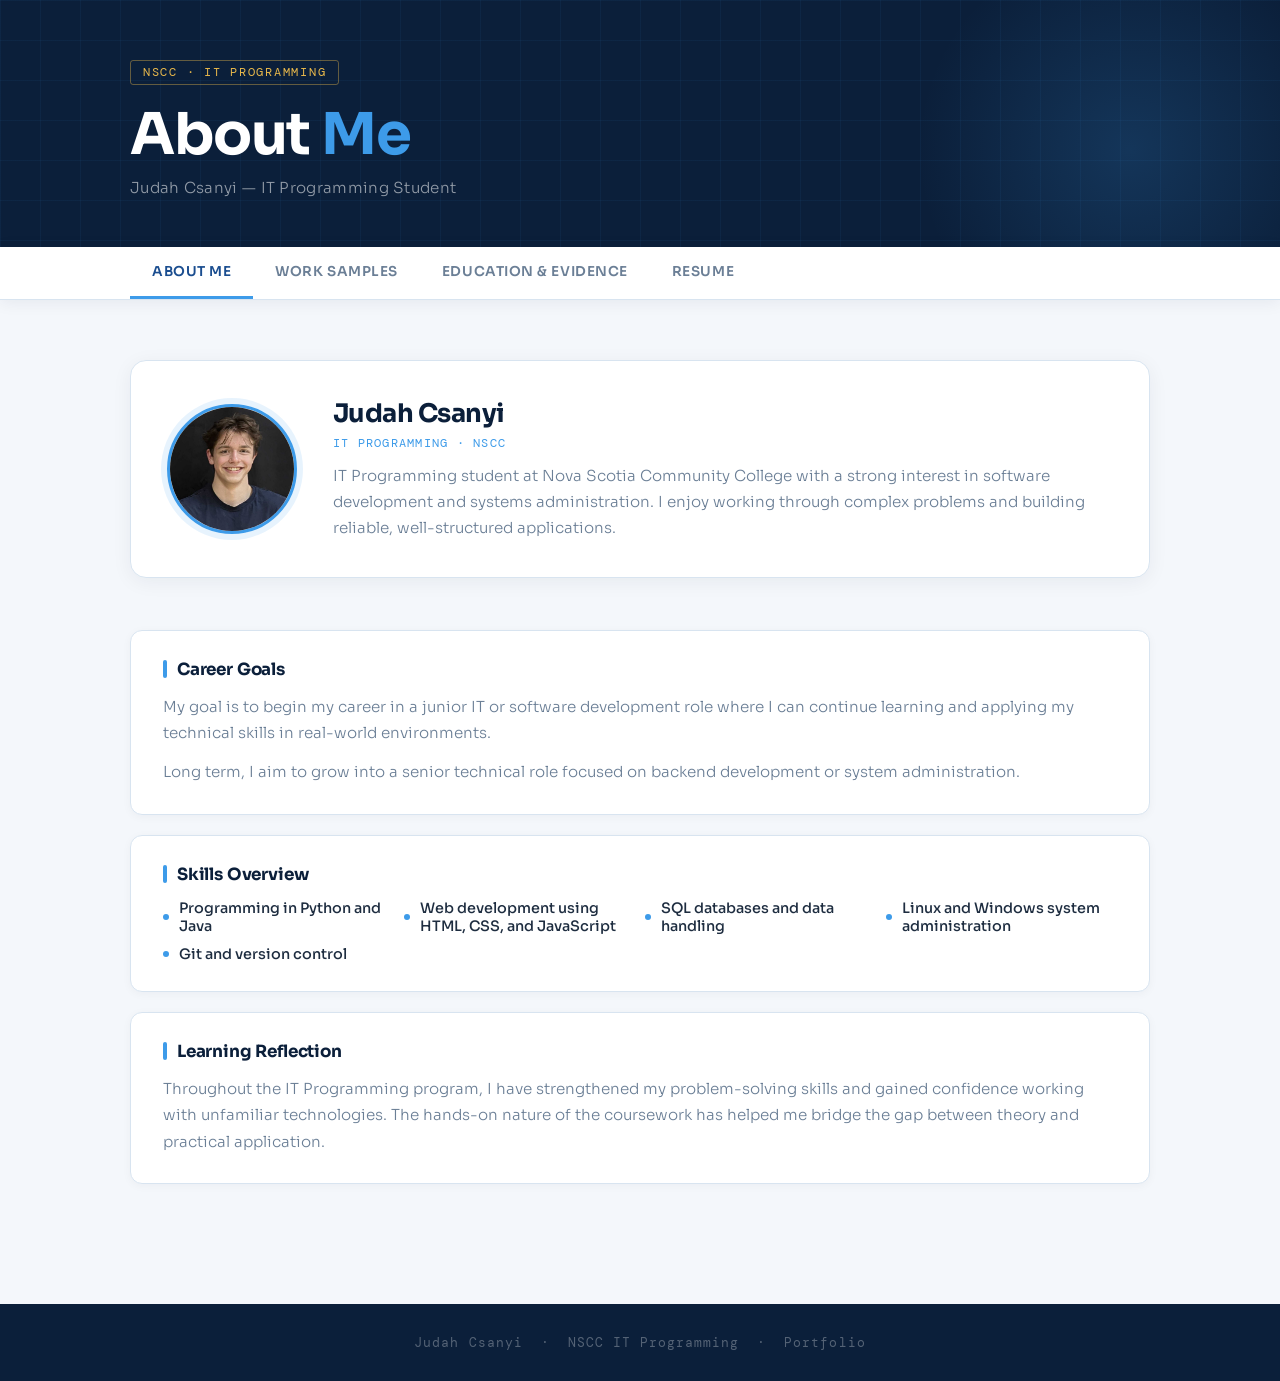
==== commit 6670cfd2: "styling, needs samples" ====
--- a/index.html
+++ b/index.html
@@ -1,57 +1,48 @@
 <!DOCTYPE html>
 <html lang="en">
 <head>
-  <meta charset="UTF-8">
+  <meta charset="UTF-8" />
   <title>About Me | Judah Csanyi</title>
-  <link rel="stylesheet" href="style.css">
+  <link rel="stylesheet" href="Styles/shared.css" />
+  <link rel="stylesheet" href="Styles/index.css" />
 </head>
 <body>
 
 <header>
-  <h1>About Me</h1>
-  <p>Judah Csanyi | IT Programming Student - NSCC</p>
+  <div class="header-grid"></div>
+  <div class="header-glow"></div>
+  <div class="header-inner">
+    <div class="header-tag">NSCC · IT Programming</div>
+    <h1>About <span>Me</span></h1>
+    <p>Judah Csanyi — IT Programming Student</p>
+  </div>
 </header>
 
 <nav>
-  <a href="about.html">About Me</a>
-  <a href="samples.html">Work Samples</a>
-  <a href="education.html">Education & Evidence</a>
-  <a href="resume.html">Resume</a>
+  <div class="nav-inner">
+    <a href="index.html" class="active">About Me</a>
+    <a href="Pages/samples.html">Work Samples</a>
+    <a href="Pages/education.html">Education &amp; Evidence</a>
+    <a href="Pages/resume.html">Resume</a>
+  </div>
 </nav>
 
-<main> 
-  <section>
+<main>
 
-    <div class="about-header">
-        <img
-        src="Images/JudahProfilePicture.jpg"
-        alt="Professional headshot placeholder"
-        class="profile-pic"
-        >
+  <div class="about-header anim">
+    <img src="Images/JudahProfilePicture.jpg" alt="Judah Csanyi" class="profile-pic" />
+    <div>
+      <div class="name">Judah Csanyi</div>
+      <div class="role">IT Programming · NSCC</div>
+      <p class="bio">
+        IT Programming student at Nova Scotia Community College with a strong
+        interest in software development and systems administration. I enjoy working
+        through complex problems and building reliable, well-structured applications.
+      </p>
+    </div>
+  </div>
 
-        <div>
-        <h2>Judah Csanyi</h2>
-        <p>
-            IT Programming student at Nova Scotia Community College with an interest
-            in software development and systems administration.
-        </p>
-        </div>
-    </div>
-
-    <h2>Career Goals</h2>
-    <p>
-        My goal is to begin my career in a junior IT or software development role
-        where I can apply my technical skills and continue learning in a professional
-        environment.
-    </p>
-
-    <h2>Who I Am</h2>
-    <p>
-      I am an IT Programming student at Nova Scotia Community College with a strong
-      interest in software development and systems administration. I enjoy working
-      through complex problems and building reliable, well-structured applications.
-    </p>
-
+  <div class="content-block anim-1">
     <h2>Career Goals</h2>
     <p>
       My goal is to begin my career in a junior IT or software development role where
@@ -62,16 +53,20 @@
       Long term, I aim to grow into a senior technical role focused on backend
       development or system administration.
     </p>
+  </div>
 
+  <div class="content-block anim-2">
     <h2>Skills Overview</h2>
-    <ul>
+    <ul class="skills-list">
       <li>Programming in Python and Java</li>
       <li>Web development using HTML, CSS, and JavaScript</li>
       <li>SQL databases and data handling</li>
       <li>Linux and Windows system administration</li>
       <li>Git and version control</li>
     </ul>
+  </div>
 
+  <div class="content-block anim-3">
     <h2>Learning Reflection</h2>
     <p>
       Throughout the IT Programming program, I have strengthened my problem-solving
@@ -79,9 +74,13 @@
       nature of the coursework has helped me bridge the gap between theory and
       practical application.
     </p>
+  </div>
 
-  </section>
 </main>
 
+<footer>
+  Judah Csanyi &nbsp;·&nbsp; NSCC IT Programming &nbsp;·&nbsp; Portfolio
+</footer>
+
 </body>
-</html>
+</html>
--- a/Styles/shared.css
+++ b/Styles/shared.css
@@ -0,0 +1,210 @@
+/* ═══════════════════════════════════════════
+   shared.css — Portfolio-wide base styles
+   Judah Csanyi | NSCC IT Programming
+═══════════════════════════════════════════ */
+
+@import url('https://fonts.googleapis.com/css2?family=Sora:wght@300;400;600;700&family=DM+Mono:wght@400;500&display=swap');
+
+*, *::before, *::after { box-sizing: border-box; margin: 0; padding: 0; }
+
+:root {
+  --navy:   #0b1f3a;
+  --blue:   #1a4d8f;
+  --accent: #3d9be9;
+  --gold:   #e8b84b;
+  --light:  #f4f7fb;
+  --white:  #ffffff;
+  --text:   #1e2d40;
+  --muted:  #6b7f96;
+  --border: #d8e4f0;
+}
+
+body {
+  font-family: 'Sora', sans-serif;
+  background: var(--light);
+  color: var(--text);
+  min-height: 100vh;
+}
+
+/* ── HEADER ── */
+header {
+  background: var(--navy);
+  position: relative;
+  overflow: hidden;
+}
+
+.header-inner {
+  max-width: 1100px;
+  margin: 0 auto;
+  padding: 60px 40px 50px;
+  position: relative;
+  z-index: 1;
+}
+
+.header-tag {
+  display: inline-block;
+  font-family: 'DM Mono', monospace;
+  font-size: 0.72rem;
+  letter-spacing: 0.15em;
+  text-transform: uppercase;
+  color: var(--gold);
+  border: 1px solid rgba(232,184,75,0.4);
+  padding: 4px 12px;
+  border-radius: 3px;
+  margin-bottom: 18px;
+}
+
+header h1 {
+  font-size: clamp(2.4rem, 5vw, 3.6rem);
+  font-weight: 700;
+  color: var(--white);
+  line-height: 1.1;
+  letter-spacing: -0.02em;
+}
+
+header h1 span { color: var(--accent); }
+
+header p {
+  margin-top: 12px;
+  color: rgba(255,255,255,0.55);
+  font-size: 0.95rem;
+  font-weight: 300;
+  letter-spacing: 0.02em;
+}
+
+.header-grid {
+  position: absolute;
+  inset: 0;
+  background-image:
+    linear-gradient(rgba(61,155,233,0.06) 1px, transparent 1px),
+    linear-gradient(90deg, rgba(61,155,233,0.06) 1px, transparent 1px);
+  background-size: 40px 40px;
+}
+
+.header-glow {
+  position: absolute;
+  right: -100px;
+  top: -100px;
+  width: 500px;
+  height: 500px;
+  background: radial-gradient(circle, rgba(61,155,233,0.18) 0%, transparent 60%);
+  pointer-events: none;
+}
+
+/* ── NAV ── */
+nav {
+  background: var(--white);
+  border-bottom: 1px solid var(--border);
+  position: sticky;
+  top: 0;
+  z-index: 100;
+  box-shadow: 0 2px 16px rgba(11,31,58,0.07);
+}
+
+.nav-inner {
+  max-width: 1100px;
+  margin: 0 auto;
+  padding: 0 40px;
+  display: flex;
+}
+
+nav a {
+  display: block;
+  padding: 16px 22px;
+  color: var(--muted);
+  text-decoration: none;
+  font-size: 0.85rem;
+  font-weight: 600;
+  letter-spacing: 0.04em;
+  text-transform: uppercase;
+  border-bottom: 3px solid transparent;
+  transition: all 0.2s;
+}
+
+nav a:hover  { color: var(--blue); }
+nav a.active { color: var(--blue); border-bottom-color: var(--accent); }
+
+/* ── MAIN CONTAINER ── */
+main {
+  max-width: 1100px;
+  margin: 0 auto;
+  padding: 60px 40px 100px;
+}
+
+/* ── SECTION LABEL ── */
+.section-label {
+  display: flex;
+  align-items: center;
+  gap: 14px;
+  margin-bottom: 32px;
+}
+
+.section-label .dot {
+  width: 10px;
+  height: 10px;
+  background: var(--accent);
+  border-radius: 50%;
+  flex-shrink: 0;
+}
+
+.section-label h2 {
+  font-size: 1.55rem;
+  font-weight: 700;
+  color: var(--navy);
+  letter-spacing: -0.02em;
+  white-space: nowrap;
+}
+
+.section-label::after {
+  content: '';
+  flex: 1;
+  height: 1px;
+  background: var(--border);
+}
+
+.section-intro {
+  font-size: 0.95rem;
+  color: var(--muted);
+  line-height: 1.7;
+  max-width: 680px;
+  margin-bottom: 40px;
+  font-weight: 300;
+}
+
+/* ── DIVIDER ── */
+.section-gap {
+  height: 1px;
+  background: var(--border);
+  margin: 64px 0;
+}
+
+/* ── FOOTER ── */
+footer {
+  background: var(--navy);
+  text-align: center;
+  padding: 30px;
+  font-size: 0.8rem;
+  color: rgba(255,255,255,0.3);
+  font-family: 'DM Mono', monospace;
+  letter-spacing: 0.08em;
+}
+
+/* ── ANIMATIONS ── */
+@keyframes fadeUp {
+  from { opacity: 0; transform: translateY(20px); }
+  to   { opacity: 1; transform: translateY(0); }
+}
+
+.anim { animation: fadeUp 0.5s ease both; }
+.anim-1 { animation: fadeUp 0.5s ease 0.1s both; }
+.anim-2 { animation: fadeUp 0.5s ease 0.2s both; }
+.anim-3 { animation: fadeUp 0.5s ease 0.3s both; }
+.anim-4 { animation: fadeUp 0.5s ease 0.4s both; }
+
+/* ── RESPONSIVE BASE ── */
+@media (max-width: 700px) {
+  .header-inner { padding: 40px 24px 36px; }
+  main          { padding: 40px 20px 70px; }
+  .nav-inner    { padding: 0 12px; overflow-x: auto; }
+  nav a         { padding: 14px 14px; font-size: 0.78rem; }
+}
--- a/Styles/index.css
+++ b/Styles/index.css
@@ -0,0 +1,131 @@
+/* ═══════════════════════════════════════
+   index.css — About Me page
+═══════════════════════════════════════ */
+
+/* ── PROFILE BLOCK ── */
+.about-header {
+  display: flex;
+  align-items: center;
+  gap: 36px;
+  margin-bottom: 52px;
+  padding: 36px;
+  background: var(--white);
+  border-radius: 16px;
+  border: 1px solid var(--border);
+  box-shadow: 0 4px 20px rgba(11,31,58,0.06);
+  animation: fadeUp 0.5s ease both;
+}
+
+.profile-pic {
+  width: 130px;
+  height: 130px;
+  border-radius: 50%;
+  object-fit: cover;
+  border: 3px solid var(--accent);
+  box-shadow: 0 0 0 6px rgba(61,155,233,0.12);
+  flex-shrink: 0;
+}
+
+.about-header .name {
+  font-size: 1.6rem;
+  font-weight: 700;
+  color: var(--navy);
+  letter-spacing: -0.02em;
+  margin-bottom: 6px;
+}
+
+.about-header .role {
+  font-family: 'DM Mono', monospace;
+  font-size: 0.78rem;
+  color: var(--accent);
+  letter-spacing: 0.1em;
+  text-transform: uppercase;
+  margin-bottom: 12px;
+}
+
+.about-header .bio {
+  font-size: 0.95rem;
+  color: var(--muted);
+  line-height: 1.7;
+  font-weight: 300;
+}
+
+/* ── CONTENT CARDS ── */
+.content-block {
+  background: var(--white);
+  border: 1px solid var(--border);
+  border-radius: 12px;
+  padding: 28px 32px;
+  margin-bottom: 20px;
+  box-shadow: 0 2px 10px rgba(11,31,58,0.04);
+  animation: fadeUp 0.5s ease both;
+}
+
+.content-block h2 {
+  font-size: 1.05rem;
+  font-weight: 700;
+  color: var(--navy);
+  letter-spacing: -0.01em;
+  margin-bottom: 14px;
+  display: flex;
+  align-items: center;
+  gap: 10px;
+}
+
+.content-block h2::before {
+  content: '';
+  display: inline-block;
+  width: 4px;
+  height: 18px;
+  background: var(--accent);
+  border-radius: 2px;
+}
+
+.content-block p {
+  font-size: 0.95rem;
+  color: var(--muted);
+  line-height: 1.75;
+  font-weight: 300;
+}
+
+.content-block p + p { margin-top: 12px; }
+
+/* ── SKILLS LIST ── */
+.skills-list {
+  list-style: none;
+  display: grid;
+  grid-template-columns: repeat(auto-fill, minmax(220px, 1fr));
+  gap: 10px;
+  margin-top: 4px;
+}
+
+.skills-list li {
+  display: flex;
+  align-items: center;
+  gap: 10px;
+  font-size: 0.9rem;
+  color: var(--text);
+  font-weight: 500;
+}
+
+.skills-list li::before {
+  content: '';
+  width: 6px;
+  height: 6px;
+  background: var(--accent);
+  border-radius: 50%;
+  flex-shrink: 0;
+}
+
+/* ── RESPONSIVE ── */
+@media (max-width: 700px) {
+  .about-header {
+    flex-direction: column;
+    text-align: center;
+    padding: 28px 20px;
+    gap: 20px;
+  }
+
+  .about-header h2::before { display: none; }
+  .skills-list { grid-template-columns: 1fr 1fr; }
+}
